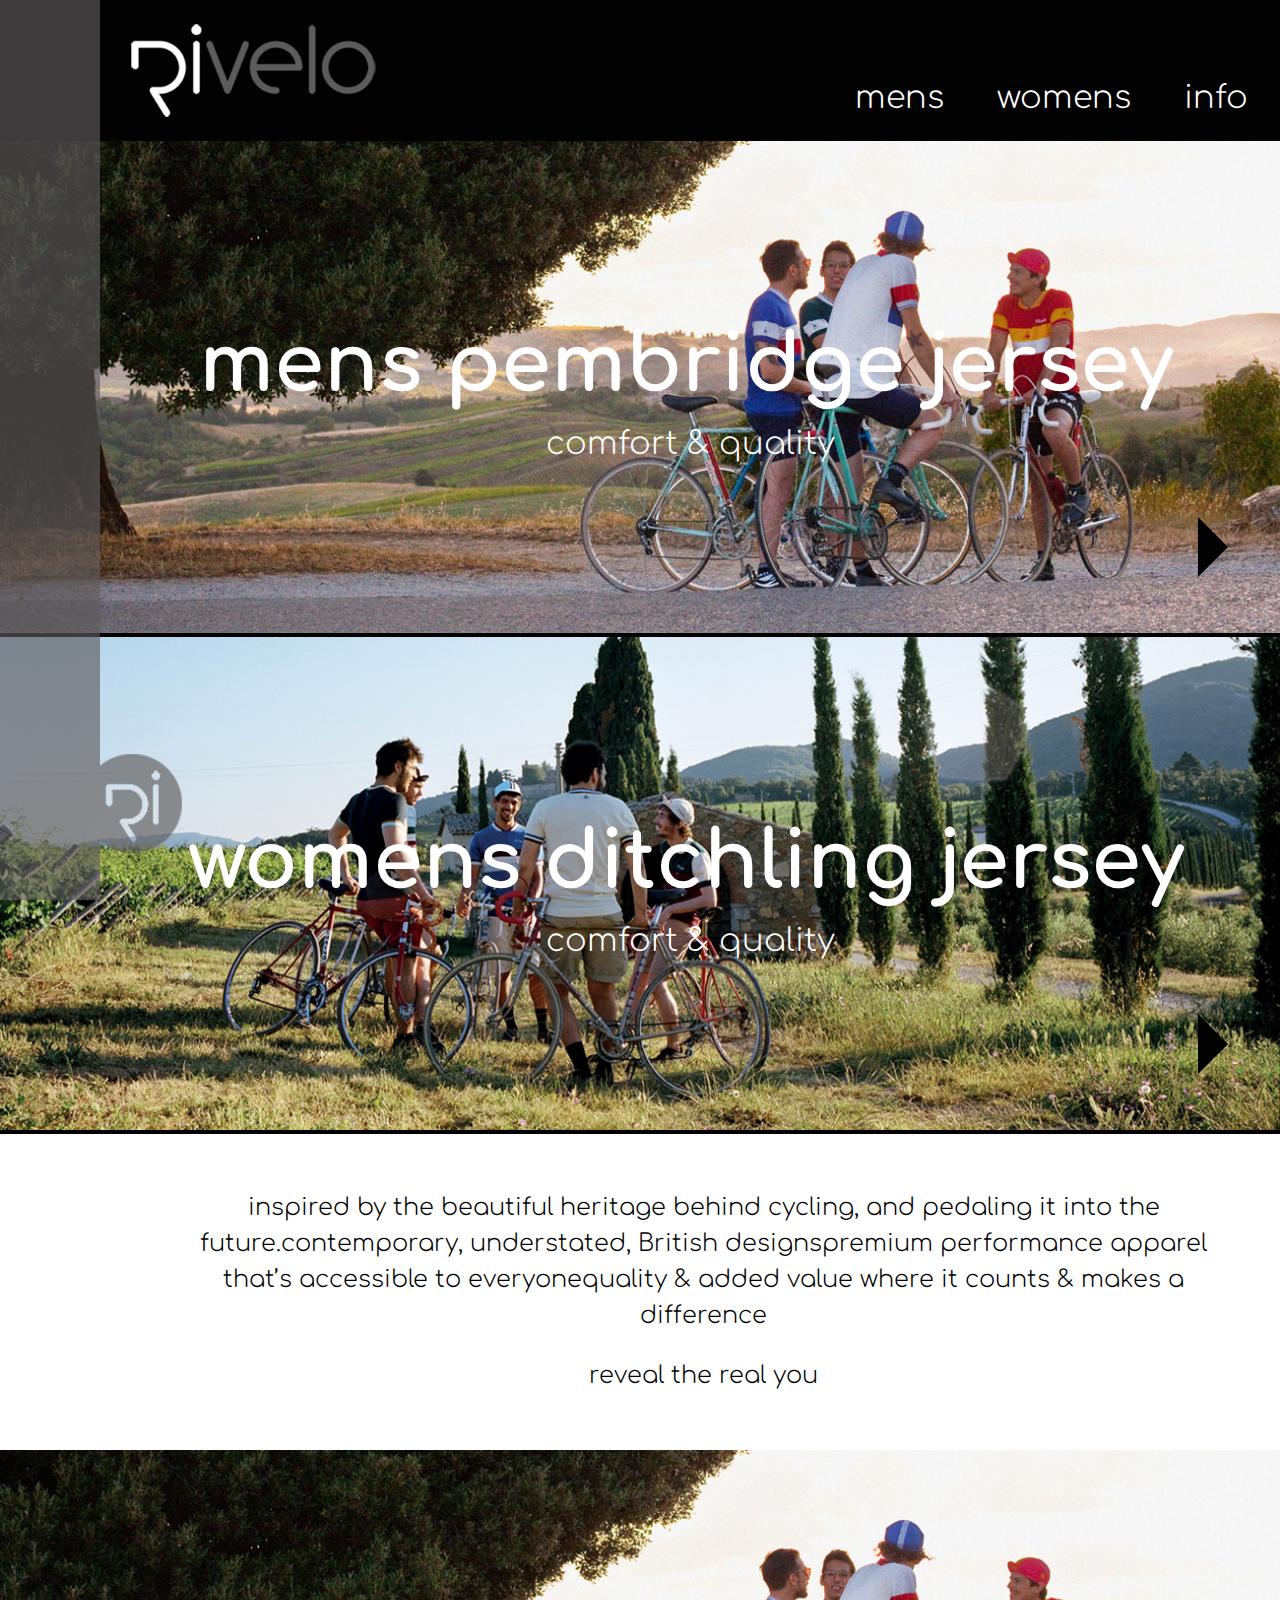
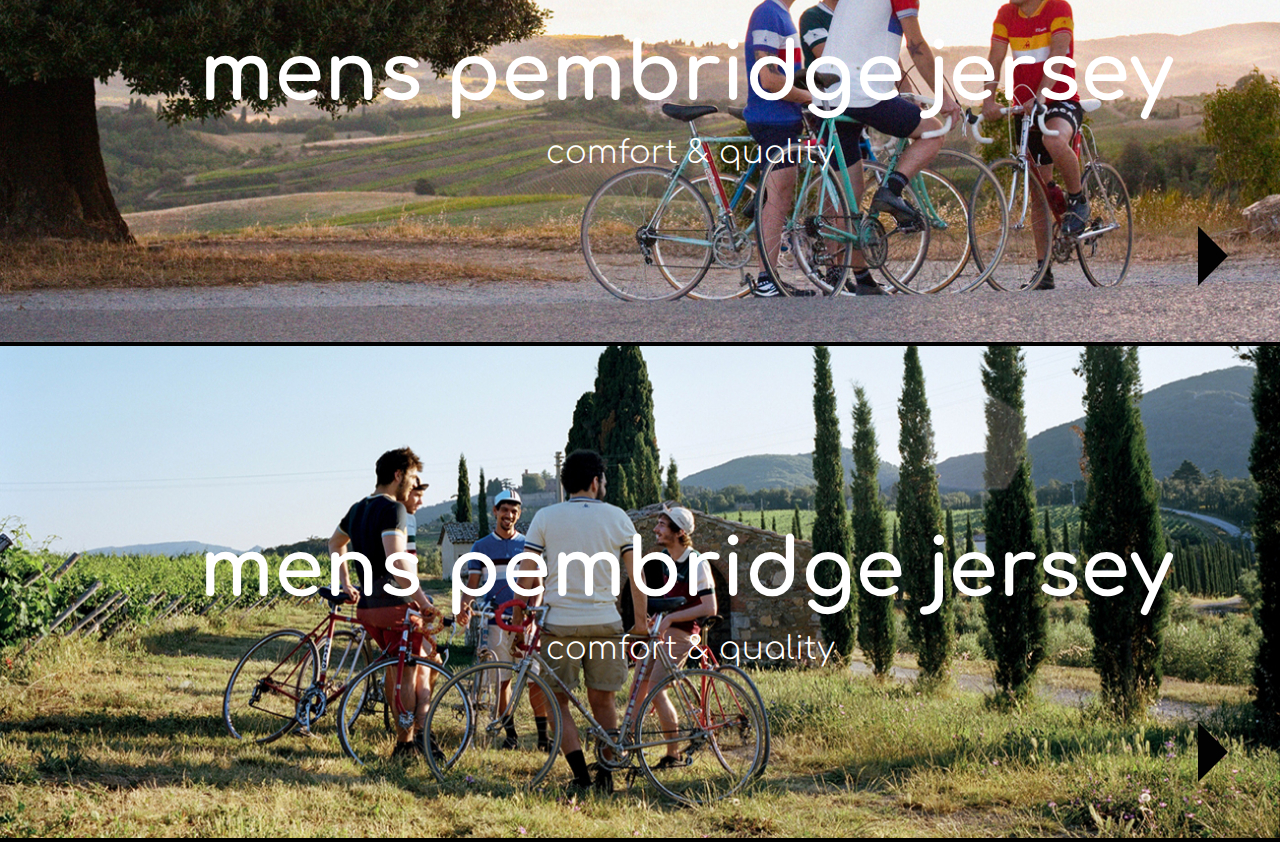
==== index.html @ a528a2be "font change" ====
<!DOCTYPE html>
<html lang="en">
<head>
  <meta charset="utf-8">
  <title>Rivelo</title>
  <meta name="description" content="">
  <meta name="author" content="">
  <meta name="viewport" content="width=device-width, initial-scale=1">

  <!-- CSS -->
  <link rel="stylesheet" href="css/style.css">
  <link href='http://fonts.googleapis.com/css?family=Comfortaa:400,300,700' rel='stylesheet' type='text/css'>



</head>
<body>

<script type="text/javascript" src="//s7.addthis.com/js/300/addthis_widget.js#pubid=ra-520ce4516a11e799" async="async"></script>

<div class="strip">
  <div class="strip-icon"></div>
</div>

<header>
  <div class="container top-header">
    <div class="logo">
      <a href="index.html">
        <img src="images/logo.png" alt="rivelo logo">
      </a>
    </div>
    <nav>
      <ul>
        <li><a href="detail.html">mens</a></li>
        <li><a href="detail.html">womens</a></li>
        <li><a href="info.html">info</a></li>
      </ul>
    </nav>
  </div>
</header>


<section>
  <a href="#">
    <div class="col">
      <figure>
        <h2>mens pembridge jersey</h2>
        <span>comfort & quality</span>
      </figure>
      <div class="link-arrow"></div>
    </div>

    <picture>
      <source
        media="(min-width: 1200px)"
        srcset="images/Le-Coq-Sportif-1-1200.jpg">
      <source
        media="(min-width: 800px)"
        srcset="images/Le-Coq-Sportif-1.jpg">
      <source
        media="(min-width: 400px)"
        srcset="images/Le-Coq-Sportif-1-400-800.jpg">
      <img
        src="images/Le-Coq-Sportif-1-400.jpg"
        alt="a cute kitten">
    </picture>
  </a>
</section>

<section>
  <a href="#">
    <div class="col">
      <figure>
        <h2>womens ditchling jersey</h2>
        <span>comfort & quality</span>
      </figure>
      <div class="link-arrow"></div>
    </div>

    <picture>
      <source
        media="(min-width: 1200px)"
        srcset="images/eorica-1200.jpg">
      <source
        media="(min-width: 800px)"
        srcset="images/eorica.jpg">
      <source
        media="(min-width: 400px)"
        srcset="images/eorica-400-800.jpg">
      <img
        src="images/eorica-400.jpg"
        alt="a cute kitten">
    </picture>
  </a>
</section>

<section>
  <div class="container">
    <div class="text-col col-12 center">
      <p>inspired by the beautiful heritage behind cycling, and pedaling it into the future.contemporary, understated, British designspremium performance apparel that’s accessible to everyonequality & added value where it counts & makes a difference</p>
      <p>reveal the real you</p>
    </div>
    <div class="col-12 center">
      <div class="addthis_custom_follow"></div>
    </div>
  </div>
</section>

<section>
  <a href="#">
    <div class="col">
      <figure>
        <h2>mens pembridge jersey</h2>
        <span>comfort & quality</span>
      </figure>
      <div class="link-arrow"></div>
    </div>

    <picture>
      <source
        media="(min-width: 1200px)"
        srcset="images/Le-Coq-Sportif-1-1200.jpg">
      <source
        media="(min-width: 800px)"
        srcset="images/Le-Coq-Sportif-1.jpg">
      <source
        media="(min-width: 400px)"
        srcset="images/Le-Coq-Sportif-1-400-800.jpg">
      <img
        src="images/Le-Coq-Sportif-1-400.jpg"
        alt="a cute kitten">
    </picture>
  </a>
</section>

<section>
  <a href="#">
    <div class="col">
      <figure>
        <h2>mens pembridge jersey</h2>
        <span>comfort & quality</span>
      </figure>
      <div class="link-arrow"></div>
    </div>

    <picture>
      <source
        media="(min-width: 1200px)"
        srcset="images/eorica-1200.jpg">
      <source
        media="(min-width: 800px)"
        srcset="images/eorica.jpg">
      <source
        media="(min-width: 400px)"
        srcset="images/eorica-400-800.jpg">
      <img
        src="images/eorica-400.jpg"
        alt="a cute kitten">
    </picture>
  </a>
</section>

<!-- JS -->
<script src="http://code.jquery.com/jquery-2.1.3.min.js"></script>
<script src="js/jquery.sticky.js"></script>
<script src="js/modernizr.js"></script>


<!-- JS -->
<script src="js/jquery.sticky.js"></script>
<script>
  $(document).ready(function(){
    $("header").sticky({topSpacing:0});
  });
</script>

<script>
  $(window).scroll(function() {
    if ($(this).scrollTop() > 0){ $('header').addClass("sticky"); } else{ $('header').removeClass("sticky");}
  });
</script>


</body>
---- css/style.css ----
* {
  -webkit-box-sizing: border-box;
     -moz-box-sizing: border-box;
          box-sizing: border-box;
          transition: all 0.6s ease;
}

body {
  margin:0px;
  font-family: 'Comfortaa', cursive;
  font-weight:100;
}

ul, li {
  margin:0px;
  padding:0px;
}


.center {
  text-align: center;
}

.left {
  text-align: left;
}

.right {
  text-align: right;
}

.text-col {
  float:left;
  margin: 0 1%;
}

.col-12 {width:98%;}
.col-11 {width: 91.666666666%;}
.col-10 {width: 81.333333333%;}
 .col-9 {width: 73%;}
 .col-8 {width: 64.666666666%;}
 .col-7 {width: 56.333333333%;}
 .col-6 {width: 48%;}
 .col-5 {width: 39.666666667%;}
 .col-4 {width: 31.333333333%;}
 .col-3 {width: 23%;}
 .col-2 {width: 14.666666667%;}
 .col-1 {width:  6.333333334%;}

.strip {
  background: url(../images/strip-bg.png) repeat;
  position: fixed;
  height: 100%;
  width: 10%;
  z-index: 11;
}

.strip-icon {
  background: url(../images/sprite.png) -96px 110px repeat;
  bottom: 5%;
  position: absolute;
  left: 100%;
  width: 85px;
  height: 101px;
}
.page {
  z-index:1;
}

header {
  background-color:#020202;
  max-width:100%;
  z-index:10;
  width:100%;
  min-width:100%;
}

.sticky-wrapper {
    background:#020202;
}

header.sticky .logo img {
  height: 50px;
  width: auto;
}

header.sticky .top-header nav {
  margin-top:1.8em;
}

header.sticky .top-header nav ul li a {
  font-size: 1.5em;
}

header .logo {
  float:left;
  margin-top:1.3em;
}

header .logo img {
  width:auto;
  height:100px;

}

header .top-header nav {
  position: relative;
  float:right;
  margin-top:5em;
}


header .top-header nav ul li {
  display: inline;
  margin-left: 3em;
}

header .top-header nav ul li a {
  color: #fff;
  text-decoration: none;
  font-size: 2em;
  font-weight: 100;
}

header .top-header nav ul li a:hover,
header .top-header nav ul li a.active {
  color: #999;
}

section img {
  width:100%;
  min-width:100%;
  max-width:100%;
}

section {
  overflow:auto;
  position:relative;
}

section > a {
  background:#000;
}

section > a > .col {
  overflow: auto;
  display: block;
  position: absolute;
  width: 90%;
  bottom:0em;
  left:10%;
}

section.product-header .col {
  overflow: auto;
  display: block;
  position: absolute;
  width: 100%;
}

.flexslider {
  margin:0px;
  border:0px;
}

.flexslider .slides > li {
  position:relative!important;
}

.product-roll .flexslider .slides > li:hover {
  opacity: 0.9;
  cursor: pointer;
}


.flex-direction-nav a {
  width: 30px;
  height: 60px;
  z-index:5;
  color:transparent;
  text-shadow:0px 0px 0px;
}
.flex-direction-nav a:before {
  display:none;
}
.flex-direction-nav a:after {
  left: 0%;
  top: 0%;
  border: solid transparent;
  content: " ";
  height: 0;
  width: 0;
  position: absolute;
  pointer-events: none;
  border-left-color: #020202;
  border-width: 30px;
  margin-top: 0px;
}

figure {
  text-align:center;
  padding-bottom:10em;
}

section.product-header,
section.product-roll {
  border-bottom: 4px solid;
}


section.product-header {
  border-top: 2px solid;
}

section.product-header figure {
  width:90%;
  margin: 0 0 0 10%;
  text-align:left;
  padding-bottom:0em;
}

section.product-header figure h3 {
  font-weight: lighter;
  color: #fff;
  font-size: 2.5em;
  margin: 1em 0;
}

.container {
  margin: 0 10%;
  width:80%;
  position: relative;
  overflow: auto;
}
.container.top-header {
  padding: 0 2em 1em 0;
  margin: 0 10%;
  z-index: 9;
  background: #020202;
  width:90%;
}
.container.sub-nav {
  padding: 0 0 0 10%;
  margin:0px;
  position: relative;
  z-index:8;
  background: #020202;
}

header.sticky .container.sub-nav ul li:hover {
  margin: 8% 0 0 0;
}


section .container {
  padding:2em;
  overflow:auto;
  margin: 0 0 0 10%;
  width:90%;
}

section .container p {
  font-size: 1.5em;
  line-height: 1.5em;
}

.sub-nav {
  z-index:8;
  width:100%;
}


.top-0 {
  top:-70px;
}

.sub-nav nav li {
  width:25%;
  float:left;
  list-style:none;
  position:relative;
}

.sub-nav nav li img {
  width:100%;
  opacity:0.7;
}

.sub-nav nav li:hover img {
  cursor:pointer;
  opacity:1;
}

.sticky .sub-nav nav a span {
  font-size: 1.3em;
  bottom:1.2em;
}

.sticky .sub-nav nav li:hover a span {
  bottom:3.1em;
}

.sub-nav nav a span {
  position: absolute;
  bottom: 1em;
  left: 5%;
  width: 90%;
  text-align: center;
  color: #fff;
  font-size: 2em;
}


figure h2,
figure span {
  width: 91%;
  text-align: center;
  margin-right: auto;
  margin-left: 100px;
}

figure h2 {
  font-size: 5em;
  color: #fff;
  margin-bottom:0.2em;
}

figure span {
  font-size: 2em;
  color: #fff;
}

.link-arrow {
  position: absolute;
  right: 5em;
  bottom: 5em;
  width: 40px;
  height: 20px;
}
.link-arrow:after {
  left: 96%;
  top: 50%;
  border: solid transparent;
  content: " ";
  height: 0;
  width: 0;
  position: absolute;
  pointer-events: none;
  border-color: rgba(136, 183, 213, 0);
  border-left-color: #020202;
  border-width: 30px;
  margin-top: -30px;
}

.product-roll ul li {
  width: 16.66666667%;
  float: left;
}

.container td, .container th {
  width: 10%;
  text-align: center;
  padding: 1%;
}


@media screen and (min-width: 1440px) {
  .container.sub-nav {
    margin:0px;
    padding:0 10%;
  }
  .container.sub-nav li {
    max-height:100px;
  }
  .sub-nav nav li span {
    top: 1.5em;
    font-size:1.5em;
  }
  header.sticky .container.sub-nav {
    margin: -60px 0 0 0;
  }
  header.sticky .container.sub-nav ul li:hover {
    margin: 60px 0 0 0;
  }
  header.sticky .sub-nav nav li span {
    top:inherit;
    bottom:10px;
    font-size:1em;
  }
  header.sticky .sub-nav nav li:hover span {
    bottom:40px;
  }
  .container.top-header {
    padding: 0 10% 1em;
    margin: 0;
    width: 100%;
  }
}


@media screen and (max-width: 1440px) {
  .sub-nav.sticky {
    top: 0px;
  }
  header.sticky .container.sub-nav {
    margin: -8% 0 0 0;
  }
}

@media screen and (max-width: 1200px) {
  .sub-nav nav a span {
    font-size: 1.5em;
  }
  .sticky .sub-nav nav a span {
    font-size: 1em;
    bottom:1.4em;
  }
  .strip img {
    bottom: 1%;
    width: 60px;
  }
  figure h2,
  figure span {
    width: 90%;
  }
}

@media screen and (min-width: 1000px) {
  .strip {
    max-width:100px;
  }
  section > a > .col {
    width:100%;
    left:0%;
  }
}

@media screen and (max-width: 999px) {
  header .logo {
    margin-top: 1em;
  }
  header .top-header nav ul li {
    margin-left: 2em;
  }
  header .top-header nav ul li a {
    font-size: 2em;
  }
  figure {
    width:90%;
    padding-bottom:7em;
  }

  figure h2 {
    font-size:3em;
  }

  figure span {
    font-size:1.5em;
  }
  figure h2,
  figure span {
    width: 100%;
    margin-left:0px;
    margin-right:0px;
  }
  .link-arrow {
    right: 3em;
    bottom: 2em;
  }
  .link-arrow:after {
    border-width: 20px;
  }
}

@media screen and (max-width: 800px) {
  .sub-nav nav a span {
    font-size: 1em;
  }
  .sticky .sub-nav nav a span {
    font-size: 0.9em;
  }
}

@media screen and (max-width: 736px) {
  header.sticky .logo,
  header .logo {
    margin-top:1em;
  }
  header .logo img,
  header.sticky .logo img {
    height:30px;
  }
  header .top-header nav,
  header.sticky .top-header nav {
    margin-top: 1em;
  }
  header .top-header nav ul li a,
  header.sticky .top-header nav ul li a {
    font-size: 1.3em;
  }
  header .top-header nav, header.sticky .top-header nav {
    margin-top: 1.4em;
  }
}

@media screen and (max-width: 599px) {
  .container.top-header {
    padding: 0 2em 0.5em 0;
  }
  .sticky .sub-nav nav a span,
  .sub-nav nav a span {
    font-size: 1em;
    bottom: 0.7em;
  }
  header.sticky .container.sub-nav {
    margin: -14% 0 0 0;
  }

  section .container {
    padding: 1em;
  }
  section .container p {
    font-size: 1.2em;
  }


  figure {
    width:95%;
    padding-bottom:4em;
  }

  figure h2 {
    font-size:2.2em;
  }

  figure span {
    font-size:1em;
  }

  .strip-icon {
    display:none;
  }
}

@media screen and (max-width: 420px) {
  .sticky-wrapper {
    z-index: 11;
    position: relative;
  }
  .container.top-header {
    padding: 0 1em 0.5em;
    margin: 0em;
    width: 100%;
  }
  .container.sub-nav {
    margin: 0em;
    width:100%;
  }
  .sub-nav nav li {
    width: 50%;
  }
  header.sticky .container.sub-nav {
    margin: 0em;
  }
  header.sticky .sub-nav nav li {
    margin-top: -6em;
  }
  .sub-nav nav a span {
    font-size: 1.5em;
  }
  header .top-header nav ul li {
    margin-left: 1em;
  }

}
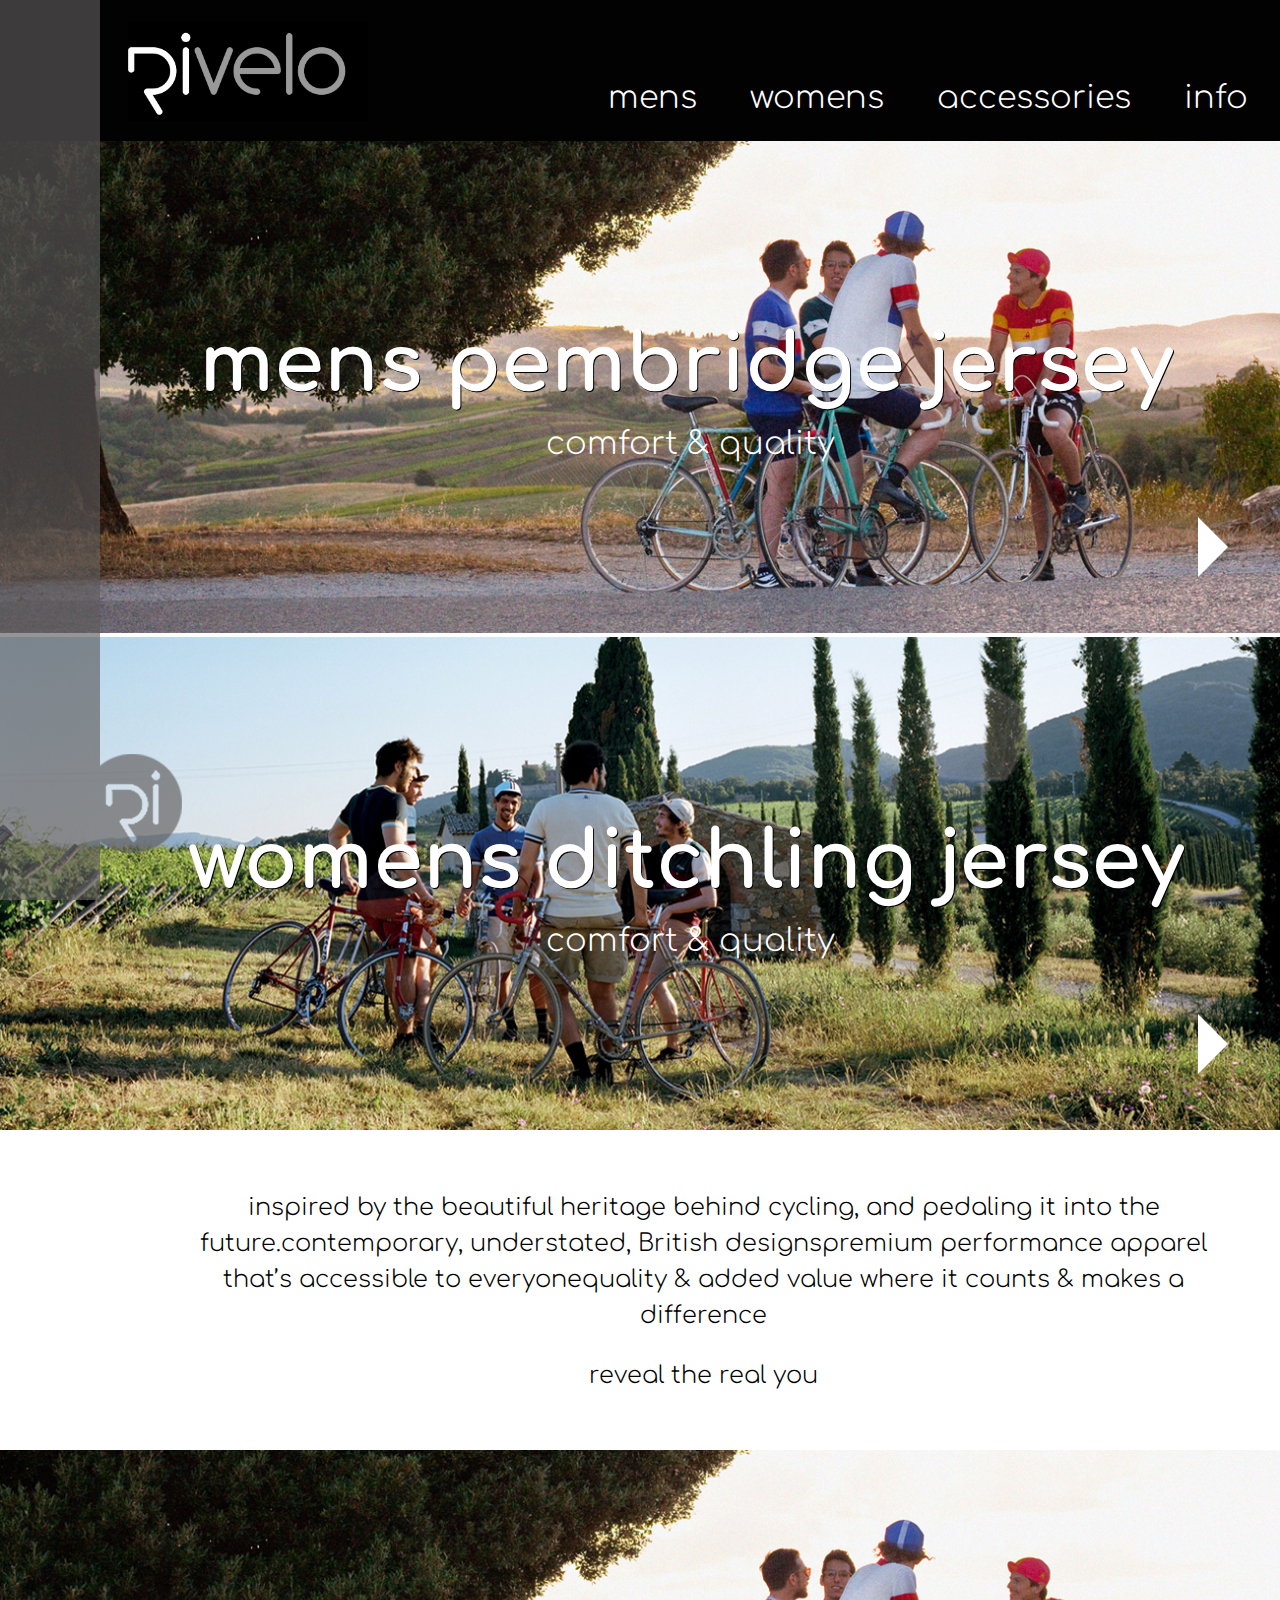
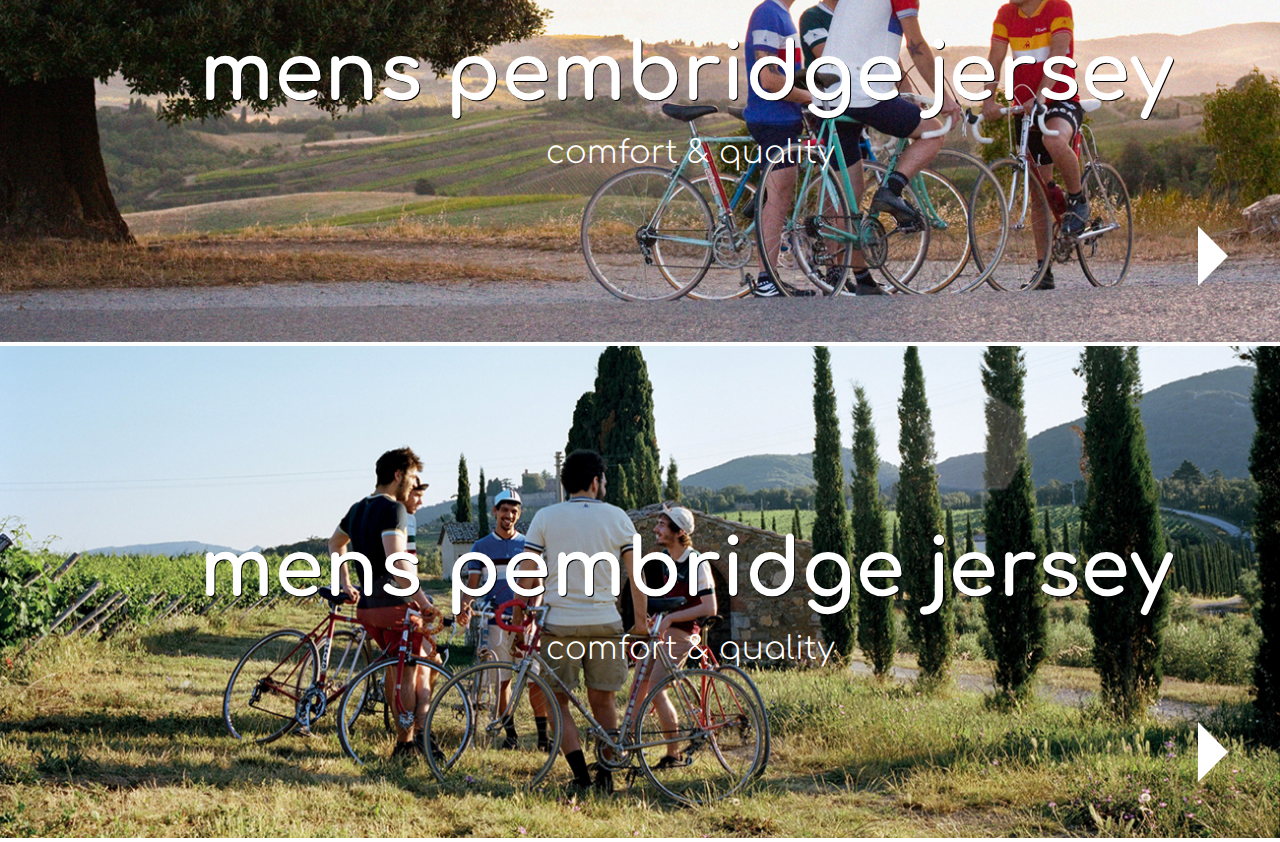
==== commit 4afed9dd: "set up" ====
--- a/index.html
+++ b/index.html
@@ -10,9 +10,6 @@
   <!-- CSS -->
   <link rel="stylesheet" href="css/style.css">
   <link href='http://fonts.googleapis.com/css?family=Comfortaa:400,300,700' rel='stylesheet' type='text/css'>
-
-
-
 </head>
 <body>
 
@@ -31,8 +28,9 @@
     </div>
     <nav>
       <ul>
-        <li><a href="detail.html">mens</a></li>
-        <li><a href="detail.html">womens</a></li>
+        <li><a href="mens.html">mens</a></li>
+        <li><a href="womens.html">womens</a></li>
+        <li><a href="accessories.html">accessories</a></li>
         <li><a href="info.html">info</a></li>
       </ul>
     </nav>
--- a/css/style.css
+++ b/css/style.css
@@ -69,15 +69,13 @@
 }
 
 header {
-  background-color:#020202;
-  max-width:100%;
   z-index:10;
-  width:100%;
-  min-width:100%;
-}
-
-.sticky-wrapper {
-    background:#020202;
+  width:100%!important;
+}
+
+header ul {
+  background:#020202;
+  overflow:auto;
 }
 
 header.sticky .logo img {
@@ -139,10 +137,6 @@
   position:relative;
 }
 
-section > a {
-  background:#000;
-}
-
 section > a > .col {
   overflow: auto;
   display: block;
@@ -157,11 +151,13 @@
   display: block;
   position: absolute;
   width: 100%;
+  z-index:1;
 }
 
 .flexslider {
   margin:0px;
   border:0px;
+  overflow:hidden;
 }
 
 .flexslider .slides > li {
@@ -193,9 +189,26 @@
   width: 0;
   position: absolute;
   pointer-events: none;
-  border-left-color: #020202;
+  border-left-color: #fff;
   border-width: 30px;
   margin-top: 0px;
+}
+.flex-direction-nav .flex-prev {
+  -webkit-transform: rotate(180deg);
+  -moz-transform: rotate(180deg);
+  -o-transform: rotate(180deg);
+  -ms-transform: rotate(180deg);
+  transform: rotate(180deg);
+}
+
+.flexslider:hover .flex-direction-nav .flex-next {
+  opacity: 0.8;
+  right: 50px;
+}
+
+.flexslider:hover .flex-direction-nav .flex-prev {
+  opacity: 0.8;
+  left: 130px;
 }
 
 figure {
@@ -205,13 +218,10 @@
 
 section.product-header,
 section.product-roll {
-  border-bottom: 4px solid;
-}
-
-
-section.product-header {
-  border-top: 2px solid;
-}
+  border-bottom: 2px solid;
+}
+
+
 
 section.product-header figure {
   width:90%;
@@ -224,7 +234,8 @@
   font-weight: lighter;
   color: #fff;
   font-size: 2.5em;
-  margin: 1em 0;
+  margin: 2em 0 1em;
+  text-shadow: 1px 1px 0px #000;
 }
 
 .container {
@@ -234,18 +245,18 @@
   overflow: auto;
 }
 .container.top-header {
-  padding: 0 2em 1em 0;
-  margin: 0 10%;
+  padding: 0 2em 1em 10%;
   z-index: 9;
   background: #020202;
-  width:90%;
+  width:100%;
+  margin:0em;
 }
 .container.sub-nav {
-  padding: 0 0 0 10%;
+  padding: 0 0 0 100px;
+  background:#999;
   margin:0px;
   position: relative;
   z-index:8;
-  background: #020202;
 }
 
 header.sticky .container.sub-nav ul li:hover {
@@ -276,7 +287,7 @@
 }
 
 .sub-nav nav li {
-  width:25%;
+  width:50%;
   float:left;
   list-style:none;
   position:relative;
@@ -292,10 +303,6 @@
   opacity:1;
 }
 
-.sticky .sub-nav nav a span {
-  font-size: 1.3em;
-  bottom:1.2em;
-}
 
 .sticky .sub-nav nav li:hover a span {
   bottom:3.1em;
@@ -311,6 +318,11 @@
   font-size: 2em;
 }
 
+.sticky .sub-nav nav a span {
+  font-size: 1.3em;
+  bottom:1.2em;
+}
+
 
 figure h2,
 figure span {
@@ -324,6 +336,7 @@
   font-size: 5em;
   color: #fff;
   margin-bottom:0.2em;
+  text-shadow: 1px 1px 0px #000;
 }
 
 figure span {
@@ -348,7 +361,7 @@
   position: absolute;
   pointer-events: none;
   border-color: rgba(136, 183, 213, 0);
-  border-left-color: #020202;
+  border-left-color: #fff;
   border-width: 30px;
   margin-top: -30px;
 }
@@ -365,37 +378,50 @@
 }
 
 
+.menu {
+  width: 200px;
+  position: absolute;
+  z-index: 1;
+  right: 30px;
+}
+
+.menu li {
+  list-style-type:none;
+}
+
+section.sausage .col {
+  position:absolute;
+  z-index:1;
+}
+
+
+
 @media screen and (min-width: 1440px) {
   .container.sub-nav {
     margin:0px;
     padding:0 10%;
   }
   .container.sub-nav li {
-    max-height:100px;
+    max-height:80px;
   }
   .sub-nav nav li span {
-    top: 1.5em;
     font-size:1.5em;
   }
-  header.sticky .container.sub-nav {
-    margin: -60px 0 0 0;
+  .container.top-header {
+    padding: 0 10% 1em 10%;
   }
   header.sticky .container.sub-nav ul li:hover {
-    margin: 60px 0 0 0;
+    margin: 40px 0 0 0;
   }
   header.sticky .sub-nav nav li span {
     top:inherit;
     bottom:10px;
-    font-size:1em;
+    color:#ccc;
   }
   header.sticky .sub-nav nav li:hover span {
     bottom:40px;
   }
-  .container.top-header {
-    padding: 0 10% 1em;
-    margin: 0;
-    width: 100%;
-  }
+
 }
 
 
@@ -409,13 +435,13 @@
 }
 
 @media screen and (max-width: 1200px) {
-  .sub-nav nav a span {
+  /*.sub-nav nav a span {
     font-size: 1.5em;
   }
   .sticky .sub-nav nav a span {
     font-size: 1em;
-    bottom:1.4em;
-  }
+    bottom:0.5em;
+  }*/
   .strip img {
     bottom: 1%;
     width: 60px;
@@ -474,12 +500,26 @@
 }
 
 @media screen and (max-width: 800px) {
-  .sub-nav nav a span {
+  /*.sub-nav nav a span {
     font-size: 1em;
   }
   .sticky .sub-nav nav a span {
     font-size: 0.9em;
-  }
+  }*/
+
+  .col-11,
+  .col-10,
+   .col-9,
+   .col-8,
+   .col-7,
+   .col-6,
+   .col-5,
+   .col-4 {width: 98%;}
+
+   .flex-direction-nav {
+     display:none;
+   }
+
 }
 
 @media screen and (max-width: 736px) {
@@ -502,17 +542,18 @@
   header .top-header nav, header.sticky .top-header nav {
     margin-top: 1.4em;
   }
+
 }
 
 @media screen and (max-width: 599px) {
   .container.top-header {
     padding: 0 2em 0.5em 0;
   }
-  .sticky .sub-nav nav a span,
+  /*.sticky .sub-nav nav a span,
   .sub-nav nav a span {
     font-size: 1em;
     bottom: 0.7em;
-  }
+  }*/
   header.sticky .container.sub-nav {
     margin: -14% 0 0 0;
   }
@@ -540,6 +581,17 @@
 
   .strip-icon {
     display:none;
+  }
+  section.product-header figure h3 {
+    font-weight: lighter;
+    color: #fff;
+    font-size: 1.5em;
+    margin: 0.5em 0;
+
+  }
+
+  header.sticky .container.sub-nav {
+    margin: -2em 0 0 0;
   }
 }
 
@@ -549,7 +601,7 @@
     position: relative;
   }
   .container.top-header {
-    padding: 0 1em 0.5em;
+    padding: 0 0.5em 0.5em;
     margin: 0em;
     width: 100%;
   }
@@ -560,17 +612,18 @@
   .sub-nav nav li {
     width: 50%;
   }
-  header.sticky .container.sub-nav {
-    margin: 0em;
-  }
   header.sticky .sub-nav nav li {
     margin-top: -6em;
   }
-  .sub-nav nav a span {
-    font-size: 1.5em;
-  }
+  /*.sub-nav nav a span {
+    font-size: 1em;
+  }*/
   header .top-header nav ul li {
-    margin-left: 1em;
-  }
-
-}
+    margin-left: 0.6em;
+  }
+  header .top-header nav ul li a, header.sticky .top-header nav ul li a {
+    font-size: 0.8em;
+  }
+
+
+}
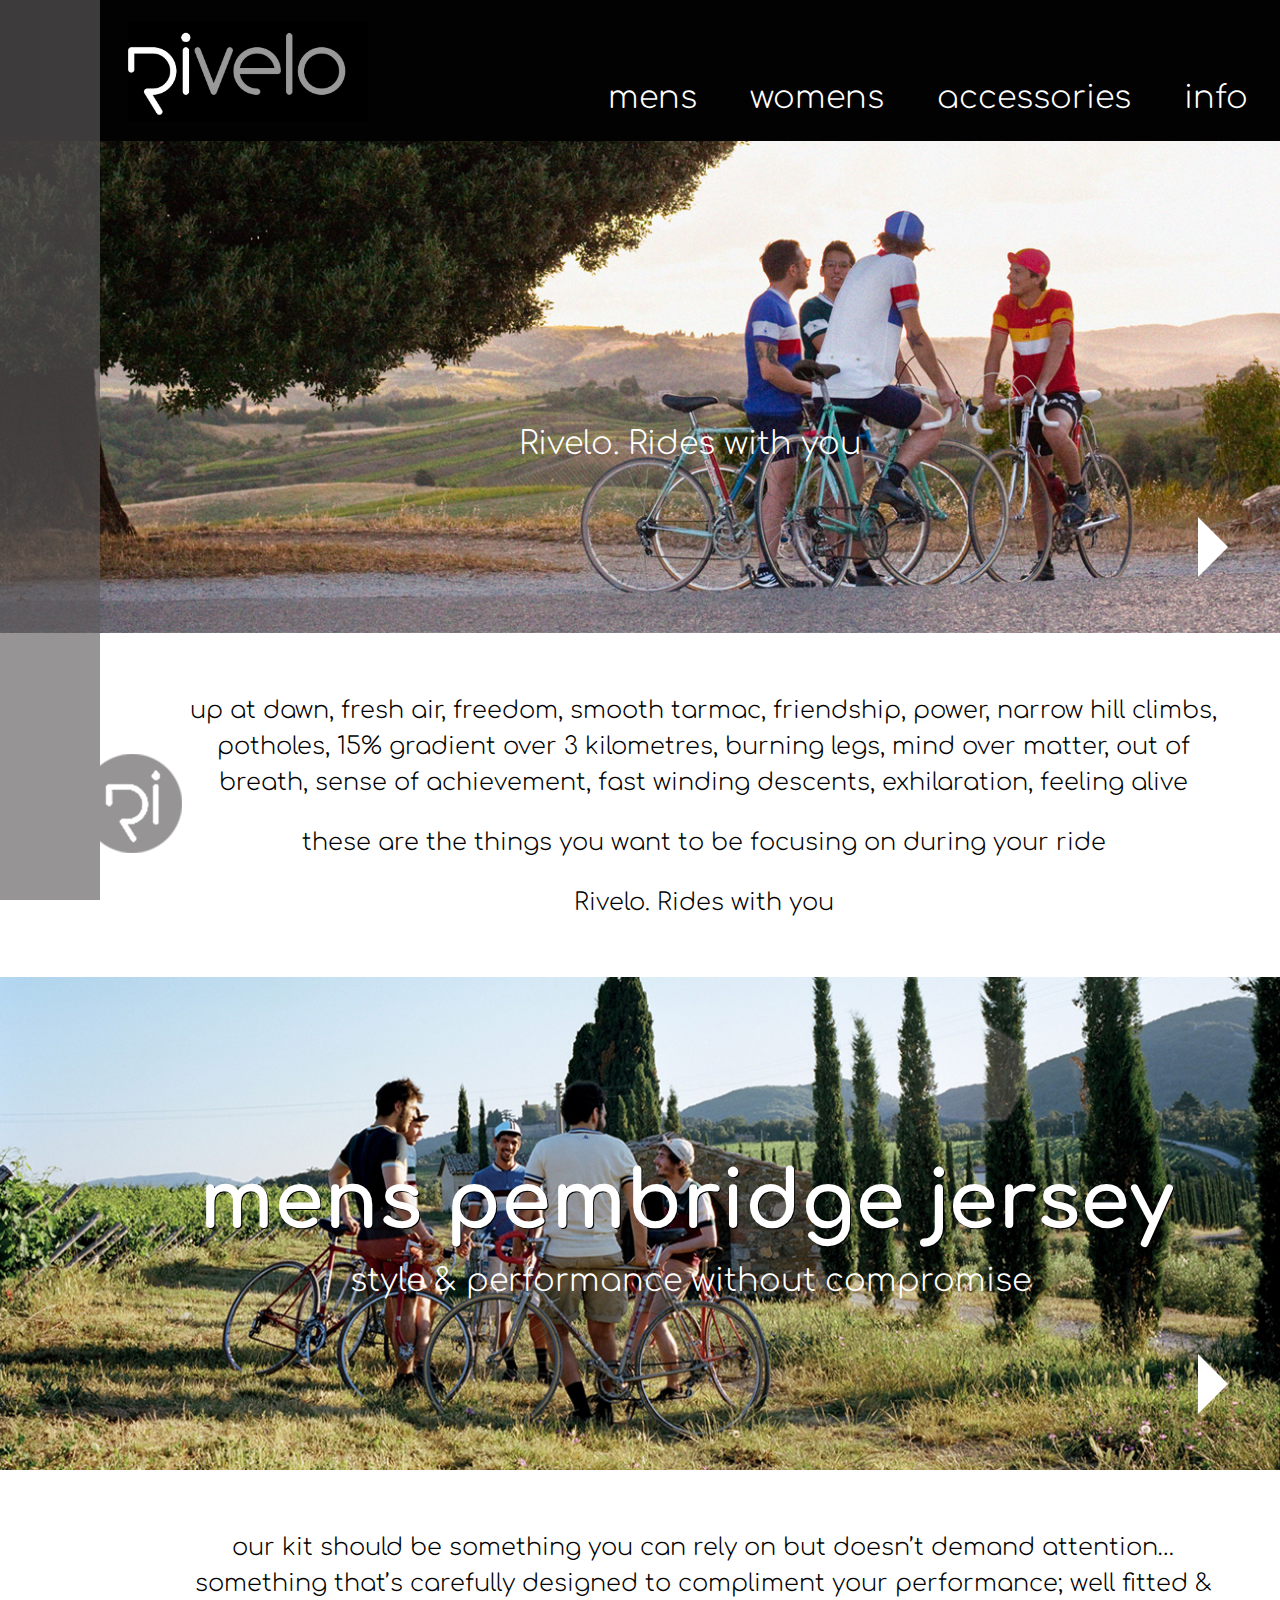
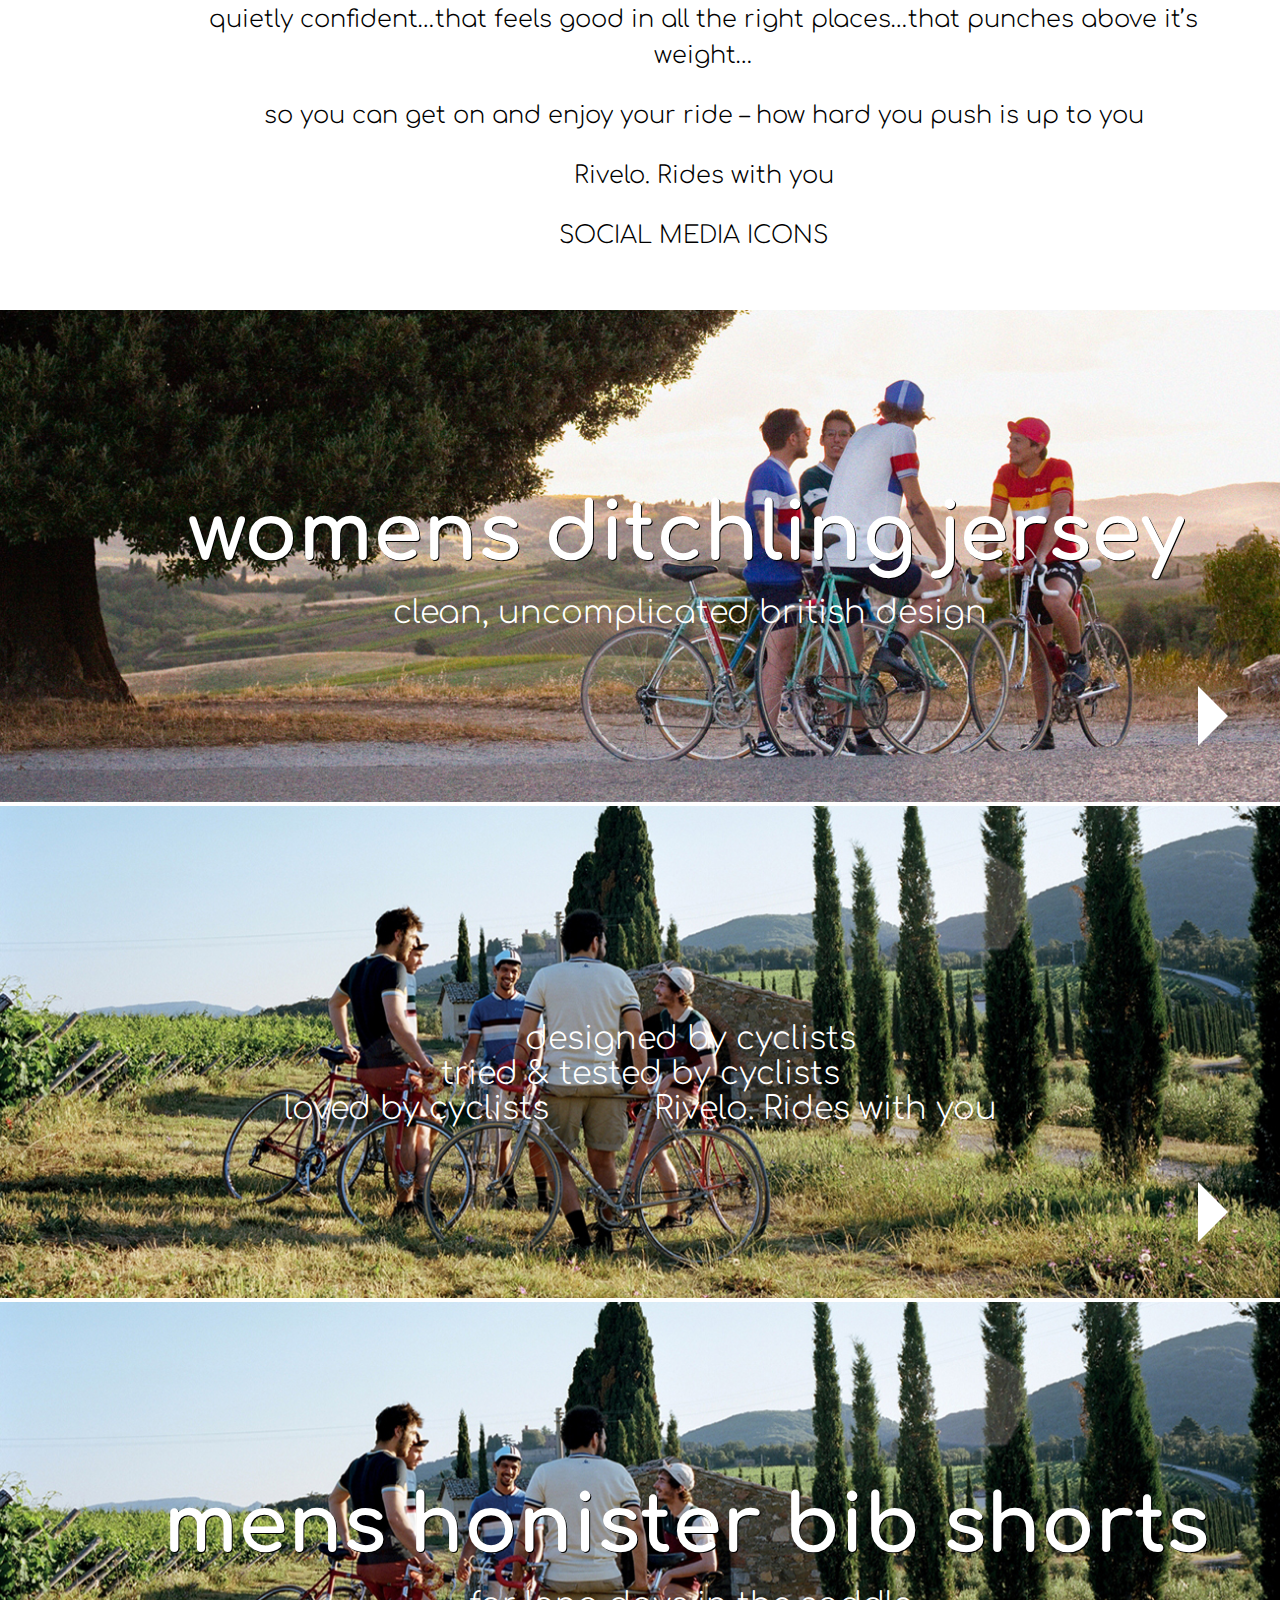
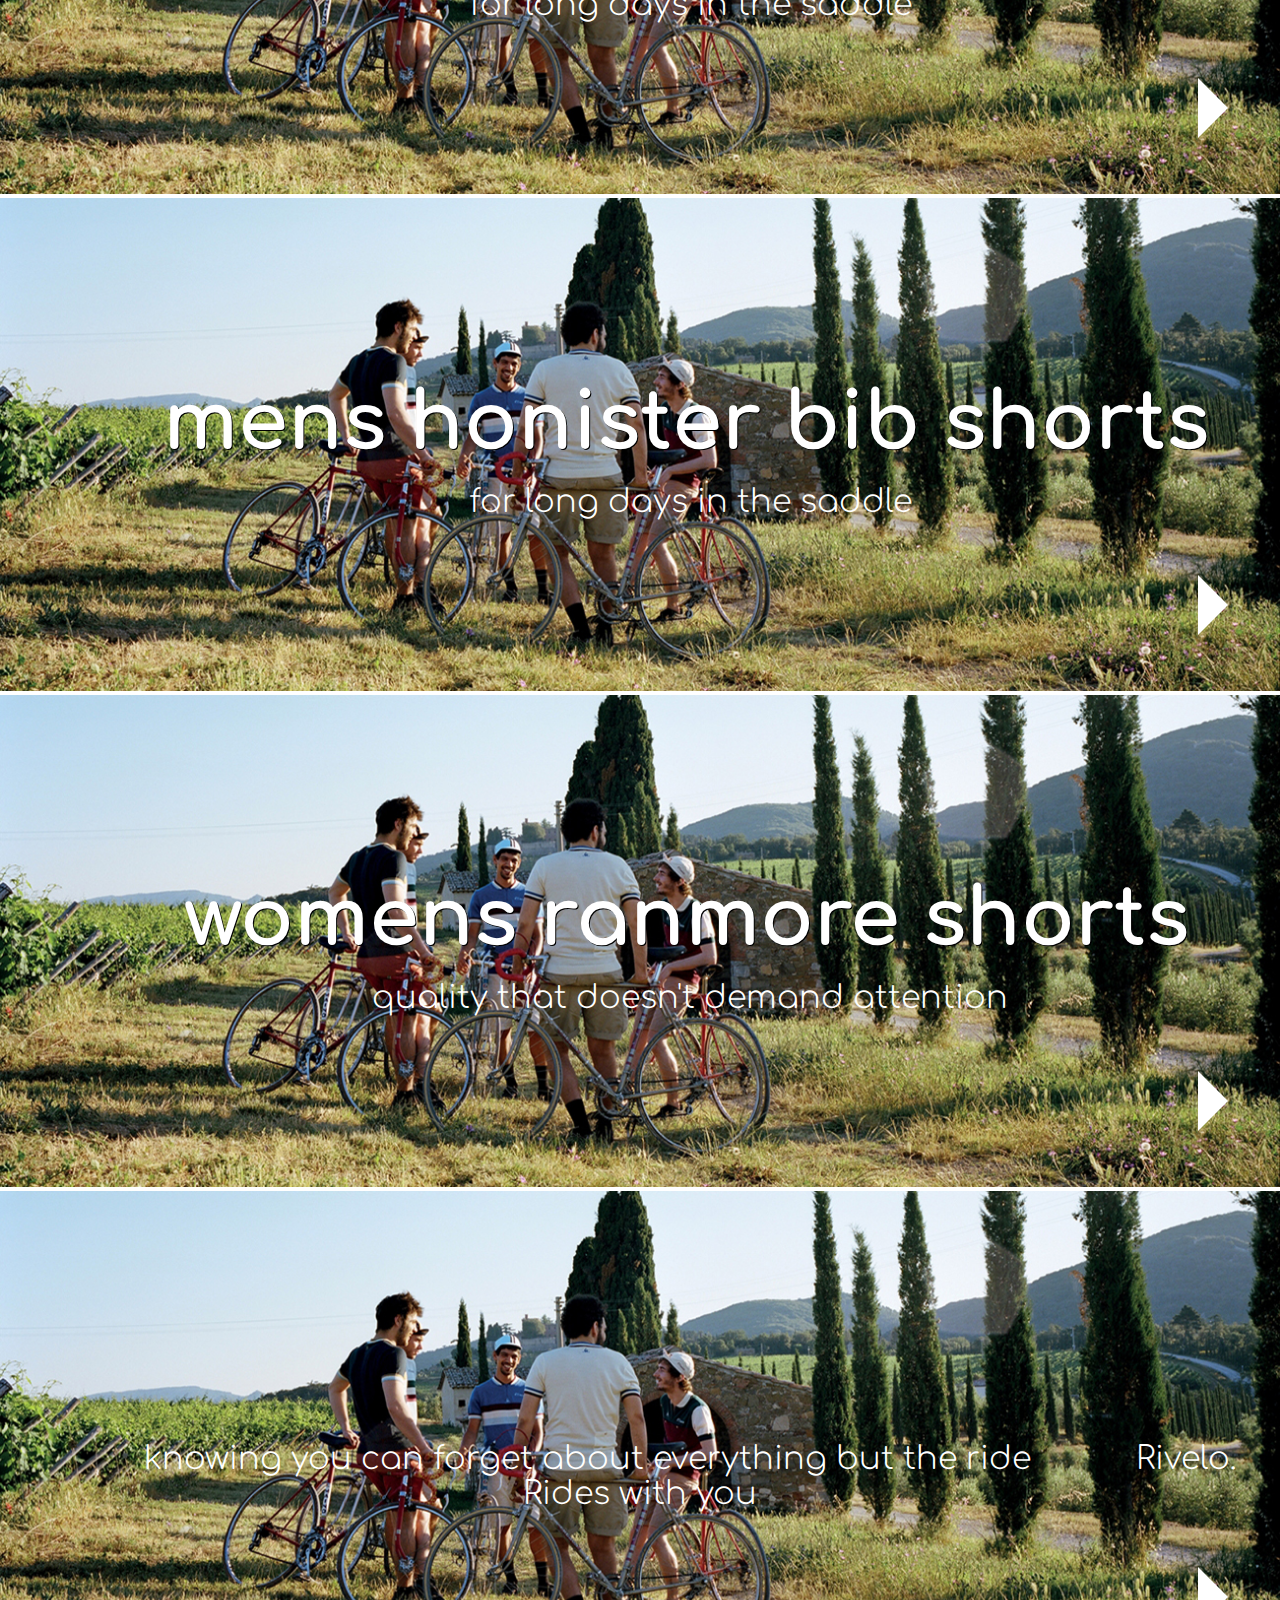
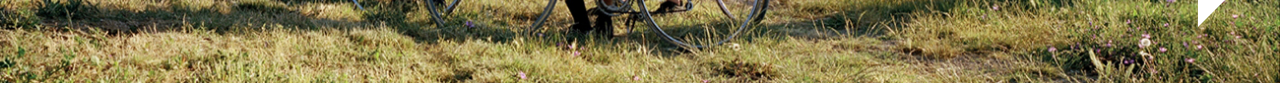
==== commit 29585274: "mens women info home set up" ====
--- a/index.html
+++ b/index.html
@@ -41,13 +41,11 @@
 <section>
   <a href="#">
     <div class="col">
-      <figure>
-        <h2>mens pembridge jersey</h2>
-        <span>comfort & quality</span>
-      </figure>
-      <div class="link-arrow"></div>
-    </div>
-
+      <figure class="bottom">
+        <span>Rivelo. Rides with you</span>
+      </figure>
+      <div class="link-arrow"></div>
+    </div>
     <picture>
       <source
         media="(min-width: 1200px)"
@@ -60,33 +58,6 @@
         srcset="images/Le-Coq-Sportif-1-400-800.jpg">
       <img
         src="images/Le-Coq-Sportif-1-400.jpg"
-        alt="a cute kitten">
-    </picture>
-  </a>
-</section>
-
-<section>
-  <a href="#">
-    <div class="col">
-      <figure>
-        <h2>womens ditchling jersey</h2>
-        <span>comfort & quality</span>
-      </figure>
-      <div class="link-arrow"></div>
-    </div>
-
-    <picture>
-      <source
-        media="(min-width: 1200px)"
-        srcset="images/eorica-1200.jpg">
-      <source
-        media="(min-width: 800px)"
-        srcset="images/eorica.jpg">
-      <source
-        media="(min-width: 400px)"
-        srcset="images/eorica-400-800.jpg">
-      <img
-        src="images/eorica-400.jpg"
         alt="a cute kitten">
     </picture>
   </a>
@@ -95,8 +66,9 @@
 <section>
   <div class="container">
     <div class="text-col col-12 center">
-      <p>inspired by the beautiful heritage behind cycling, and pedaling it into the future.contemporary, understated, British designspremium performance apparel that’s accessible to everyonequality & added value where it counts & makes a difference</p>
-      <p>reveal the real you</p>
+      <p>up at dawn, fresh air, freedom, smooth tarmac, friendship, power, narrow hill climbs, potholes, 15% gradient over 3 kilometres, burning legs, mind over matter, out of breath, sense of achievement, fast winding descents, exhilaration, feeling alive</p>
+      <p class="small">these are the things you want to be focusing on during your ride</p>
+      <p class="big">Rivelo. Rides with you</p>
     </div>
     <div class="col-12 center">
       <div class="addthis_custom_follow"></div>
@@ -104,16 +76,57 @@
   </div>
 </section>
 
+
 <section>
   <a href="#">
     <div class="col">
       <figure>
         <h2>mens pembridge jersey</h2>
-        <span>comfort & quality</span>
-      </figure>
-      <div class="link-arrow"></div>
-    </div>
-
+        <span>style & performance without compromise</span>
+      </figure>
+      <div class="link-arrow"></div>
+    </div>
+
+    <picture>
+      <source
+        media="(min-width: 1200px)"
+        srcset="images/eorica-1200.jpg">
+      <source
+        media="(min-width: 800px)"
+        srcset="images/eorica.jpg">
+      <source
+        media="(min-width: 400px)"
+        srcset="images/eorica-400-800.jpg">
+      <img
+        src="images/eorica-400.jpg"
+        alt="a cute kitten">
+    </picture>
+  </a>
+</section>
+
+<section>
+  <div class="container">
+    <div class="text-col col-12 center">
+      <p class="small">our kit should be something you can rely on but doesn’t demand attention…something that’s carefully designed to compliment your performance; well fitted & quietly confident…that feels good in all the right places…that punches above it’s weight…</p>
+      <p class="small">so you can get on and enjoy your ride – how hard you push is up to you</p>
+      <p>Rivelo. Rides with you</p>
+    </div>
+    <div class="col-12 center">
+      <div class="addthis_custom_follow"></div>
+      <p class="big">SOCIAL MEDIA ICONS</p>
+    </div>
+  </div>
+</section>
+
+<section>
+  <a href="#">
+    <div class="col">
+      <figure>
+        <h2>womens ditchling jersey</h2>
+        <span>clean, uncomplicated british design</span>
+      </figure>
+      <div class="link-arrow"></div>
+    </div>
     <picture>
       <source
         media="(min-width: 1200px)"
@@ -135,12 +148,118 @@
   <a href="#">
     <div class="col">
       <figure>
-        <h2>mens pembridge jersey</h2>
-        <span>comfort & quality</span>
-      </figure>
-      <div class="link-arrow"></div>
-    </div>
-
+        <span>designed by cyclists<br/>tried & tested by cyclists<br/>loved by cyclists</span>
+        <span class="bottom">Rivelo. Rides with you</span>
+      </figure>
+      <div class="link-arrow"></div>
+    </div>
+
+    <picture>
+      <source
+        media="(min-width: 1200px)"
+        srcset="images/eorica-1200.jpg">
+      <source
+        media="(min-width: 800px)"
+        srcset="images/eorica.jpg">
+      <source
+        media="(min-width: 400px)"
+        srcset="images/eorica-400-800.jpg">
+      <img
+        src="images/eorica-400.jpg"
+        alt="a cute kitten">
+    </picture>
+  </a>
+</section>
+
+<section>
+  <a href="#">
+    <div class="col">
+      <figure>
+        <h2>mens honister bib shorts</h2>
+        <span>for long days in the saddle</span>
+      </figure>
+      <div class="link-arrow"></div>
+    </div>
+
+    <picture>
+      <source
+        media="(min-width: 1200px)"
+        srcset="images/eorica-1200.jpg">
+      <source
+        media="(min-width: 800px)"
+        srcset="images/eorica.jpg">
+      <source
+        media="(min-width: 400px)"
+        srcset="images/eorica-400-800.jpg">
+      <img
+        src="images/eorica-400.jpg"
+        alt="a cute kitten">
+    </picture>
+  </a>
+</section>
+
+<section>
+  <a href="#">
+    <div class="col">
+      <figure>
+        <h2>mens honister bib shorts</h2>
+        <span>for long days in the saddle</span>
+      </figure>
+      <div class="link-arrow"></div>
+    </div>
+    <picture>
+      <source
+        media="(min-width: 1200px)"
+        srcset="images/eorica-1200.jpg">
+      <source
+        media="(min-width: 800px)"
+        srcset="images/eorica.jpg">
+      <source
+        media="(min-width: 400px)"
+        srcset="images/eorica-400-800.jpg">
+      <img
+        src="images/eorica-400.jpg"
+        alt="a cute kitten">
+    </picture>
+  </a>
+</section>
+
+<section>
+  <a href="#">
+    <div class="col">
+      <figure>
+        <h2>womens ranmore shorts</h2>
+        <span>quality that doesn't demand attention</span>
+      </figure>
+      <div class="link-arrow"></div>
+    </div>
+    <picture>
+      <source
+        media="(min-width: 1200px)"
+        srcset="images/eorica-1200.jpg">
+      <source
+        media="(min-width: 800px)"
+        srcset="images/eorica.jpg">
+      <source
+        media="(min-width: 400px)"
+        srcset="images/eorica-400-800.jpg">
+      <img
+        src="images/eorica-400.jpg"
+        alt="a cute kitten">
+    </picture>
+  </a>
+</section>
+
+
+<section>
+  <a href="#">
+    <div class="col">
+      <figure>
+        <span>knowing you can forget about everything but the ride</span>
+        <span class="bottom">Rivelo. Rides with you</span>
+      </figure>
+      <div class="link-arrow"></div>
+    </div>
     <picture>
       <source
         media="(min-width: 1200px)"
@@ -160,11 +279,7 @@
 
 <!-- JS -->
 <script src="http://code.jquery.com/jquery-2.1.3.min.js"></script>
-<script src="js/jquery.sticky.js"></script>
 <script src="js/modernizr.js"></script>
-
-
-<!-- JS -->
 <script src="js/jquery.sticky.js"></script>
 <script>
   $(document).ready(function(){
--- a/css/style.css
+++ b/css/style.css
@@ -4,11 +4,12 @@
      -moz-box-sizing: border-box;
           box-sizing: border-box;
           transition: all 0.6s ease;
+          font-family: 'Comfortaa', cursive;
 }
 
 body {
   margin:0px;
-  font-family: 'Comfortaa', cursive;
+
   font-weight:100;
 }
 
@@ -395,6 +396,14 @@
 }
 
 
+.clear {
+  clear:both;
+}
+
+.alignleft {
+  text-align:left!important;
+}
+
 
 @media screen and (min-width: 1440px) {
   .container.sub-nav {
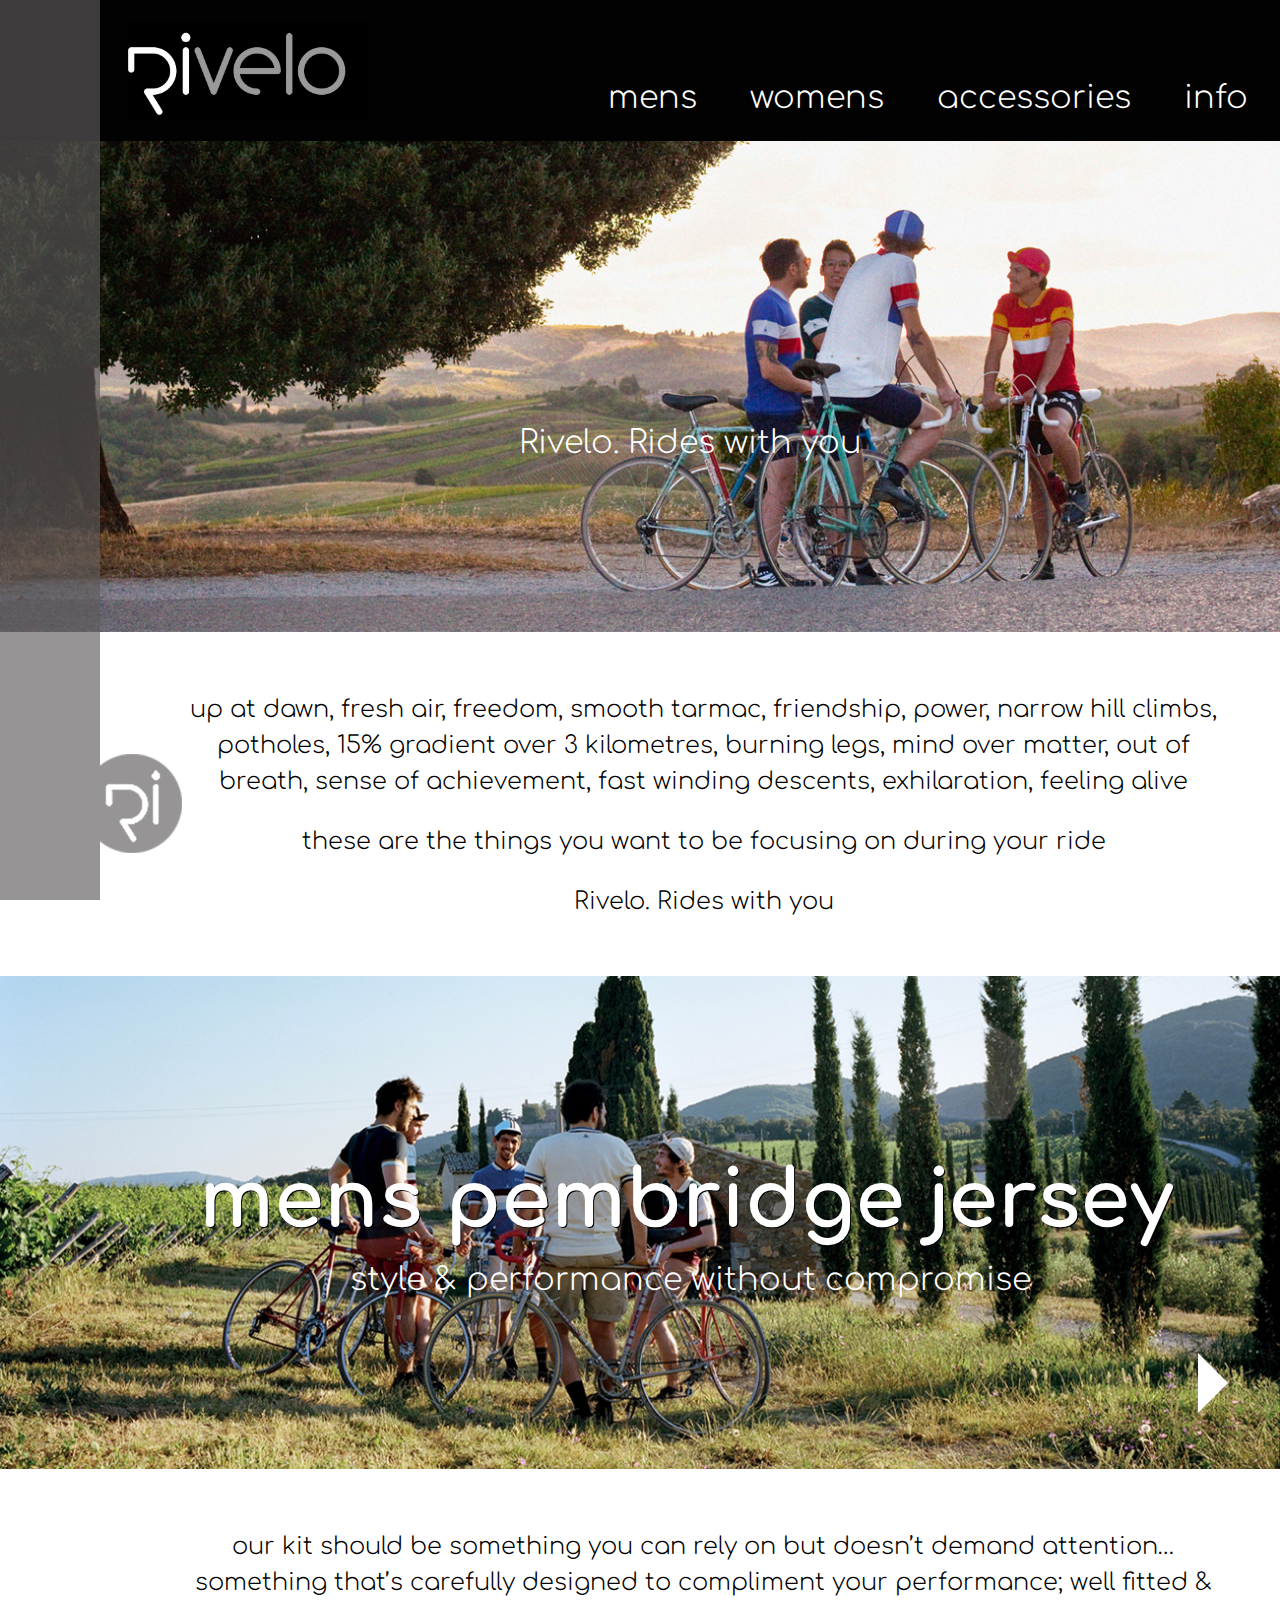
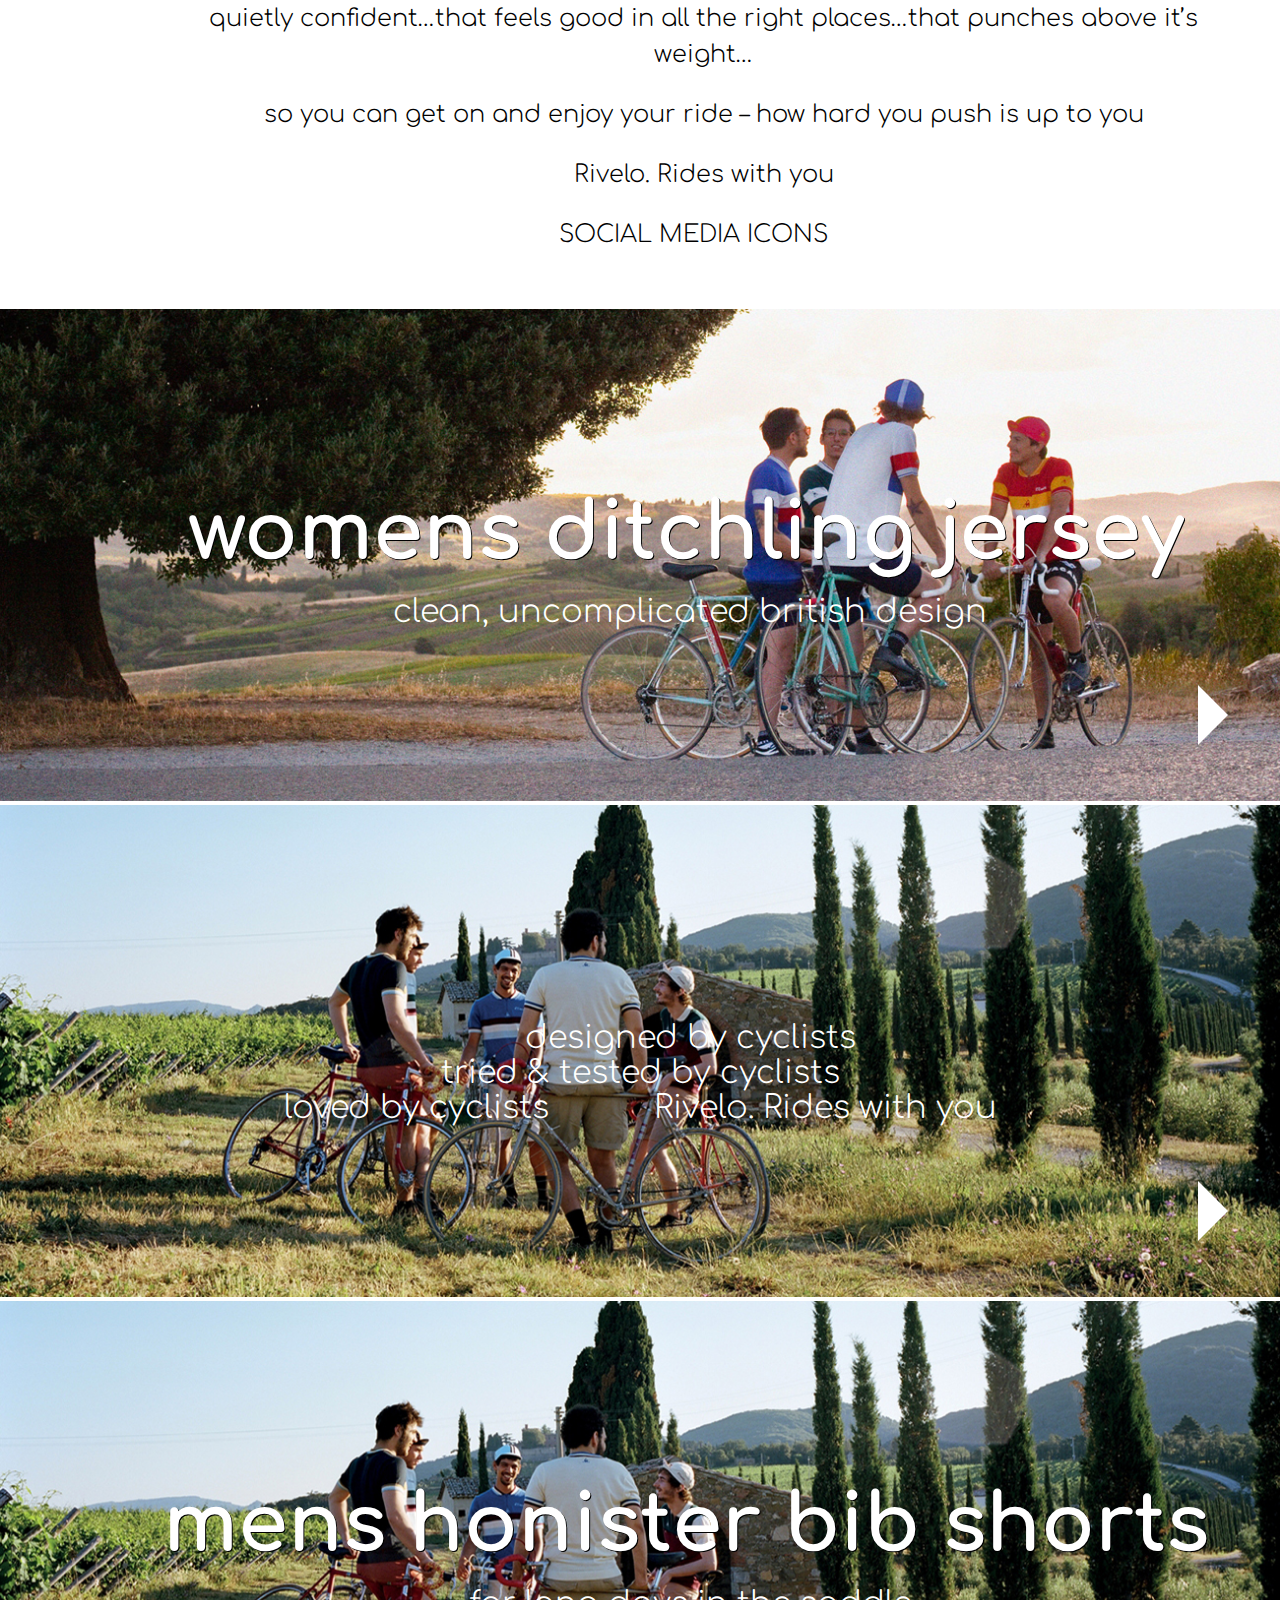
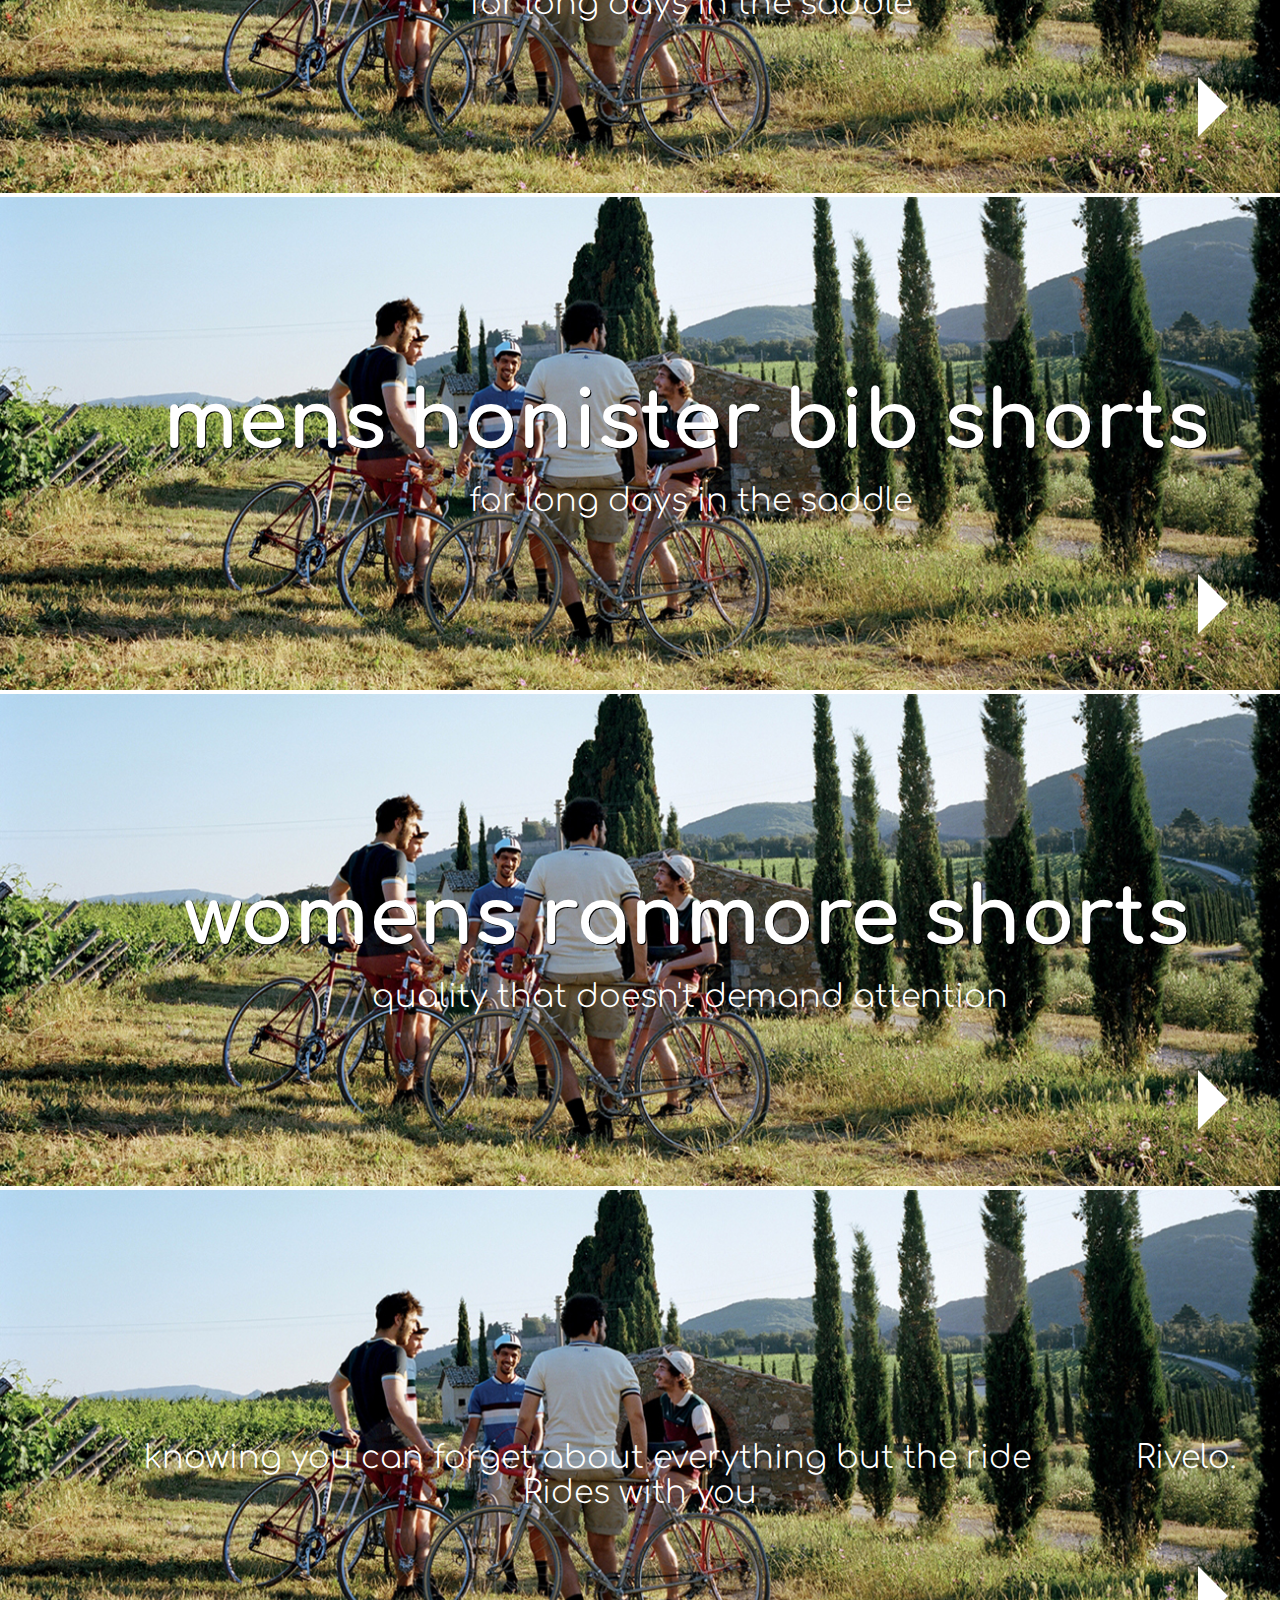
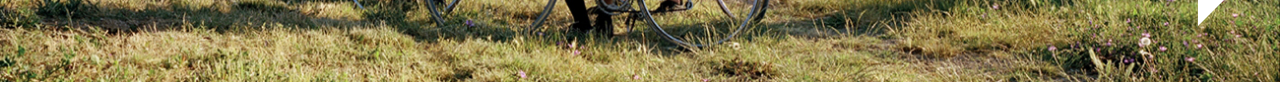
==== commit 1ff3dce7: "header set up and css on all devices" ====
--- a/index.html
+++ b/index.html
@@ -37,14 +37,13 @@
   </div>
 </header>
 
-
-<section>
-  <a href="#">
+<section class="spacer"></section>  
+<section>
+
     <div class="col">
       <figure class="bottom">
         <span>Rivelo. Rides with you</span>
       </figure>
-      <div class="link-arrow"></div>
     </div>
     <picture>
       <source
@@ -60,7 +59,7 @@
         src="images/Le-Coq-Sportif-1-400.jpg"
         alt="a cute kitten">
     </picture>
-  </a>
+
 </section>
 
 <section>
@@ -280,18 +279,23 @@
 <!-- JS -->
 <script src="http://code.jquery.com/jquery-2.1.3.min.js"></script>
 <script src="js/modernizr.js"></script>
-<script src="js/jquery.sticky.js"></script>
+
 <script>
-  $(document).ready(function(){
-    $("header").sticky({topSpacing:0});
+
+  $(function() {
+      //caches a jQuery object containing the header element
+      var header = $("header");
+      $(window).scroll(function() {
+          var scroll = $(window).scrollTop();
+
+          if (scroll > 0) {
+              header.removeClass('not-sticky').addClass("sticky");
+          } else {
+              header.removeClass("sticky").addClass('not-sticky');
+          }
+      });
   });
+
 </script>
 
-<script>
-  $(window).scroll(function() {
-    if ($(this).scrollTop() > 0){ $('header').addClass("sticky"); } else{ $('header').removeClass("sticky");}
-  });
-</script>
-
-
 </body>
--- a/css/style.css
+++ b/css/style.css
@@ -55,6 +55,8 @@
   height: 100%;
   width: 10%;
   z-index: 11;
+  top:0px;
+  left:0px;
 }
 
 .strip-icon {
@@ -70,8 +72,11 @@
 }
 
 header {
-  z-index:10;
-  width:100%!important;
+  z-index: 10;
+  width: 100%!important;
+  position: fixed;
+  top: 0px;
+  left: 0px;
 }
 
 header ul {
@@ -138,7 +143,13 @@
   position:relative;
 }
 
-section > a > .col {
+section.spacer {
+  height:140px;
+  background:#000;
+}
+
+section > a > .col,
+section .col {
   overflow: auto;
   display: block;
   position: absolute;
@@ -444,13 +455,6 @@
 }
 
 @media screen and (max-width: 1200px) {
-  /*.sub-nav nav a span {
-    font-size: 1.5em;
-  }
-  .sticky .sub-nav nav a span {
-    font-size: 1em;
-    bottom:0.5em;
-  }*/
   .strip img {
     bottom: 1%;
     width: 60px;
@@ -459,19 +463,27 @@
   figure span {
     width: 90%;
   }
+
+  header .top-header nav ul li a {
+    font-size: 1.5em;
+  }
 }
 
 @media screen and (min-width: 1000px) {
   .strip {
     max-width:100px;
   }
-  section > a > .col {
+  section > a > .col,
+  section .col {
     width:100%;
     left:0%;
   }
 }
 
 @media screen and (max-width: 999px) {
+  .strip {
+    max-width:50px;
+  }
   header .logo {
     margin-top: 1em;
   }
@@ -479,8 +491,19 @@
     margin-left: 2em;
   }
   header .top-header nav ul li a {
-    font-size: 2em;
-  }
+    font-size: 1.2em;
+  }
+  header .top-header nav {
+    margin-top:3.3em;
+  }
+  header .logo img {
+    height: 80px;
+  }
+  section.spacer {
+    height: 110px;
+  }
+
+
   figure {
     width:90%;
     padding-bottom:7em;
@@ -509,12 +532,6 @@
 }
 
 @media screen and (max-width: 800px) {
-  /*.sub-nav nav a span {
-    font-size: 1em;
-  }
-  .sticky .sub-nav nav a span {
-    font-size: 0.9em;
-  }*/
 
   .col-11,
   .col-10,
@@ -532,13 +549,13 @@
 }
 
 @media screen and (max-width: 736px) {
-  header.sticky .logo,
+
   header .logo {
-    margin-top:1em;
+    margin-top: 0.5em;
   }
   header .logo img,
   header.sticky .logo img {
-    height:30px;
+    height:35px;
   }
   header .top-header nav,
   header.sticky .top-header nav {
@@ -546,25 +563,40 @@
   }
   header .top-header nav ul li a,
   header.sticky .top-header nav ul li a {
-    font-size: 1.3em;
+    font-size: 1.2em;
   }
   header .top-header nav, header.sticky .top-header nav {
-    margin-top: 1.4em;
+    margin-top: 0.6em;
+  }
+
+  .container.top-header {
+    padding: 0 2em 0em 10%;
+  }
+  section.spacer {
+    height: 47px;
+  }
+
+  .strip-icon {
+    display:none;
   }
 
 }
 
 @media screen and (max-width: 599px) {
-  .container.top-header {
-    padding: 0 2em 0.5em 0;
-  }
-  /*.sticky .sub-nav nav a span,
-  .sub-nav nav a span {
+  header.sticky {
+    top: -100px;
+  }
+  .strip {
+    max-width: 30px;
+  }
+  header .top-header nav, header.sticky .top-header nav {
+    margin-top: 0.9em;
+  }
+  header .top-header nav ul li a, header.sticky .top-header nav ul li a {
     font-size: 1em;
-    bottom: 0.7em;
-  }*/
-  header.sticky .container.sub-nav {
-    margin: -14% 0 0 0;
+  }
+  header .top-header nav ul li {
+    margin-left: 1.3em;
   }
 
   section .container {
@@ -573,6 +605,7 @@
   section .container p {
     font-size: 1.2em;
   }
+
 
 
   figure {
@@ -588,9 +621,7 @@
     font-size:1em;
   }
 
-  .strip-icon {
-    display:none;
-  }
+
   section.product-header figure h3 {
     font-weight: lighter;
     color: #fff;
@@ -604,16 +635,21 @@
   }
 }
 
+
+@media screen and (min-width: 421px) and (max-width: 489px) {
+  .container.top-header {
+    padding: 0 0.5em 0em 10%;
+  }
+  header .top-header nav ul li {
+    margin-left: 0.7em;
+  }
+}
+
+
 @media screen and (max-width: 420px) {
-  .sticky-wrapper {
-    z-index: 11;
-    position: relative;
-  }
-  .container.top-header {
-    padding: 0 0.5em 0.5em;
-    margin: 0em;
-    width: 100%;
-  }
+
+
+
   .container.sub-nav {
     margin: 0em;
     width:100%;
@@ -621,14 +657,25 @@
   .sub-nav nav li {
     width: 50%;
   }
-  header.sticky .sub-nav nav li {
-    margin-top: -6em;
-  }
-  /*.sub-nav nav a span {
-    font-size: 1em;
-  }*/
+
+  .container.top-header {
+    padding: 0 0 0em 30px;
+  }
+
+  .container.top-header .logo {
+    width:100%;
+    text-align:center;
+  }
+
+  header .top-header nav,
+  header.sticky .top-header nav {
+    margin:0.2em 0 0.8em;
+    float:left;
+    width:100%;
+    text-align:center;
+  }
   header .top-header nav ul li {
-    margin-left: 0.6em;
+    margin-left: 0.5em;
   }
   header .top-header nav ul li a, header.sticky .top-header nav ul li a {
     font-size: 0.8em;
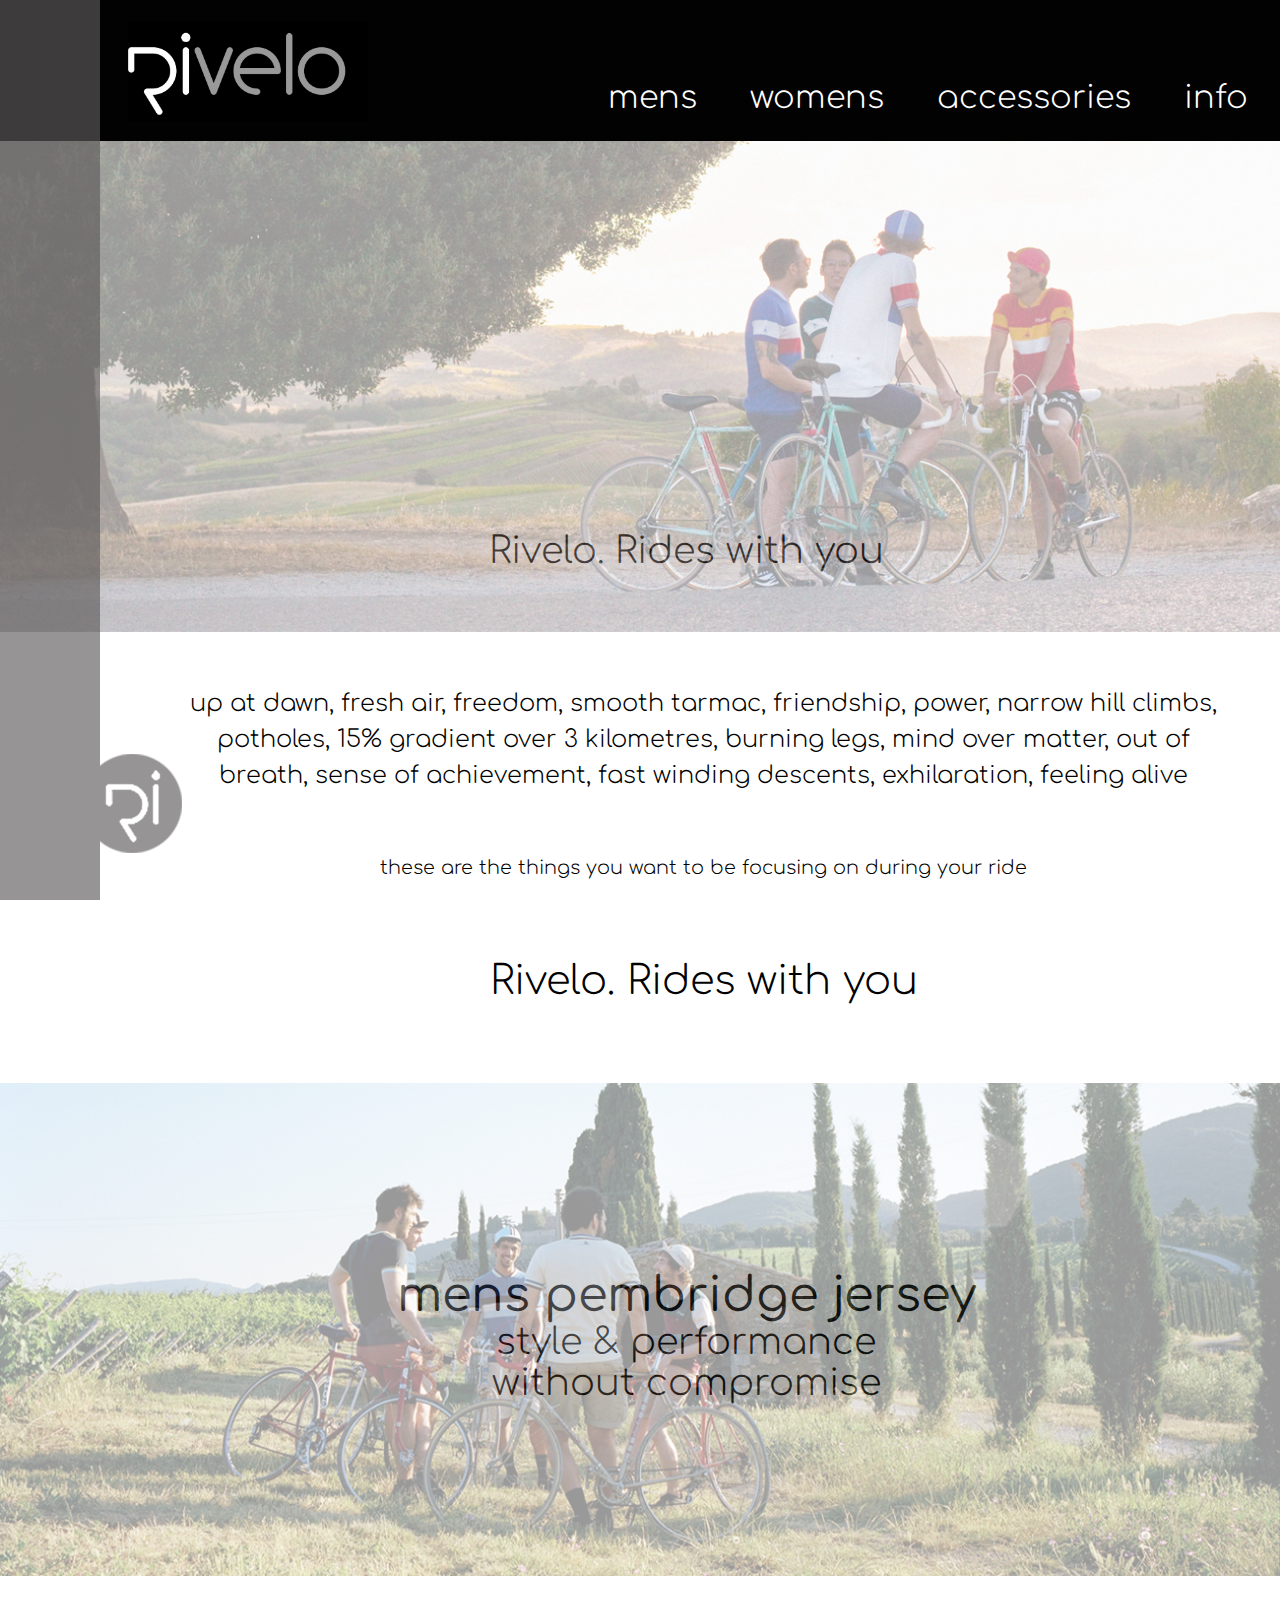
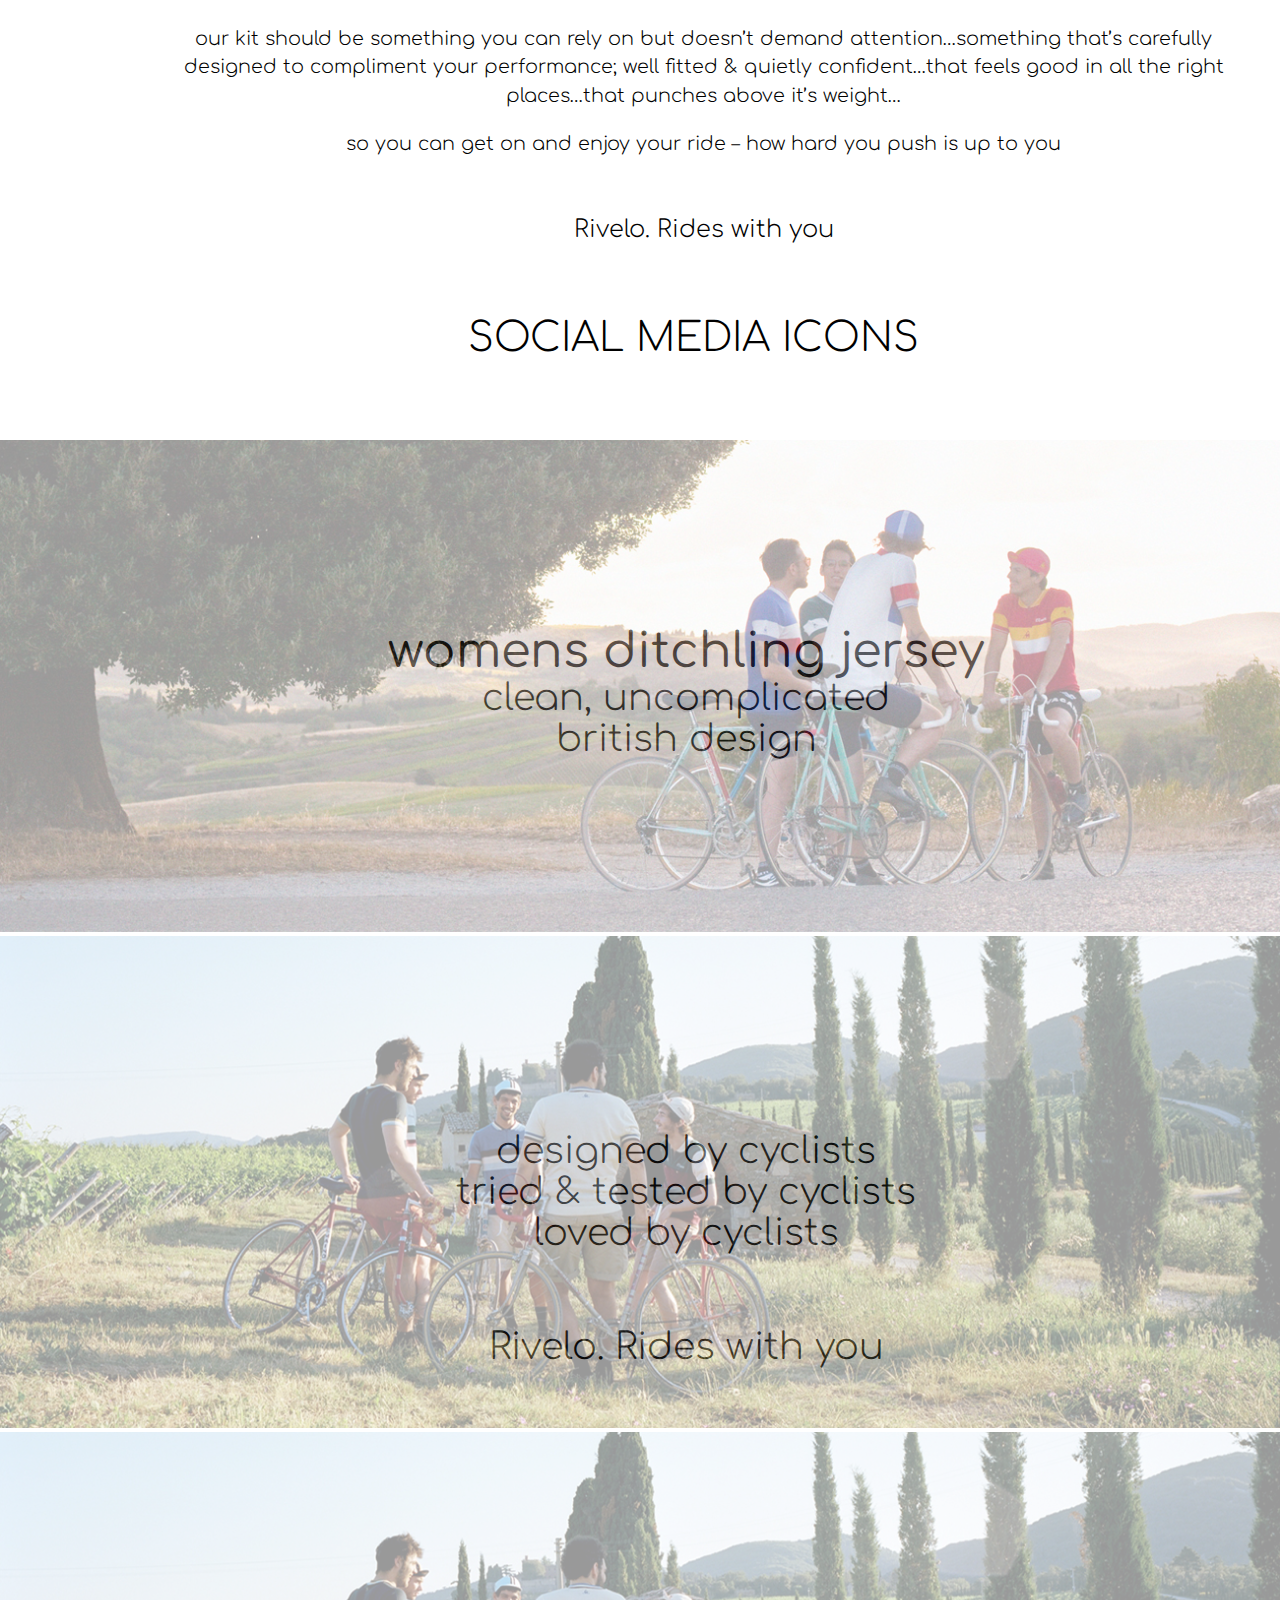
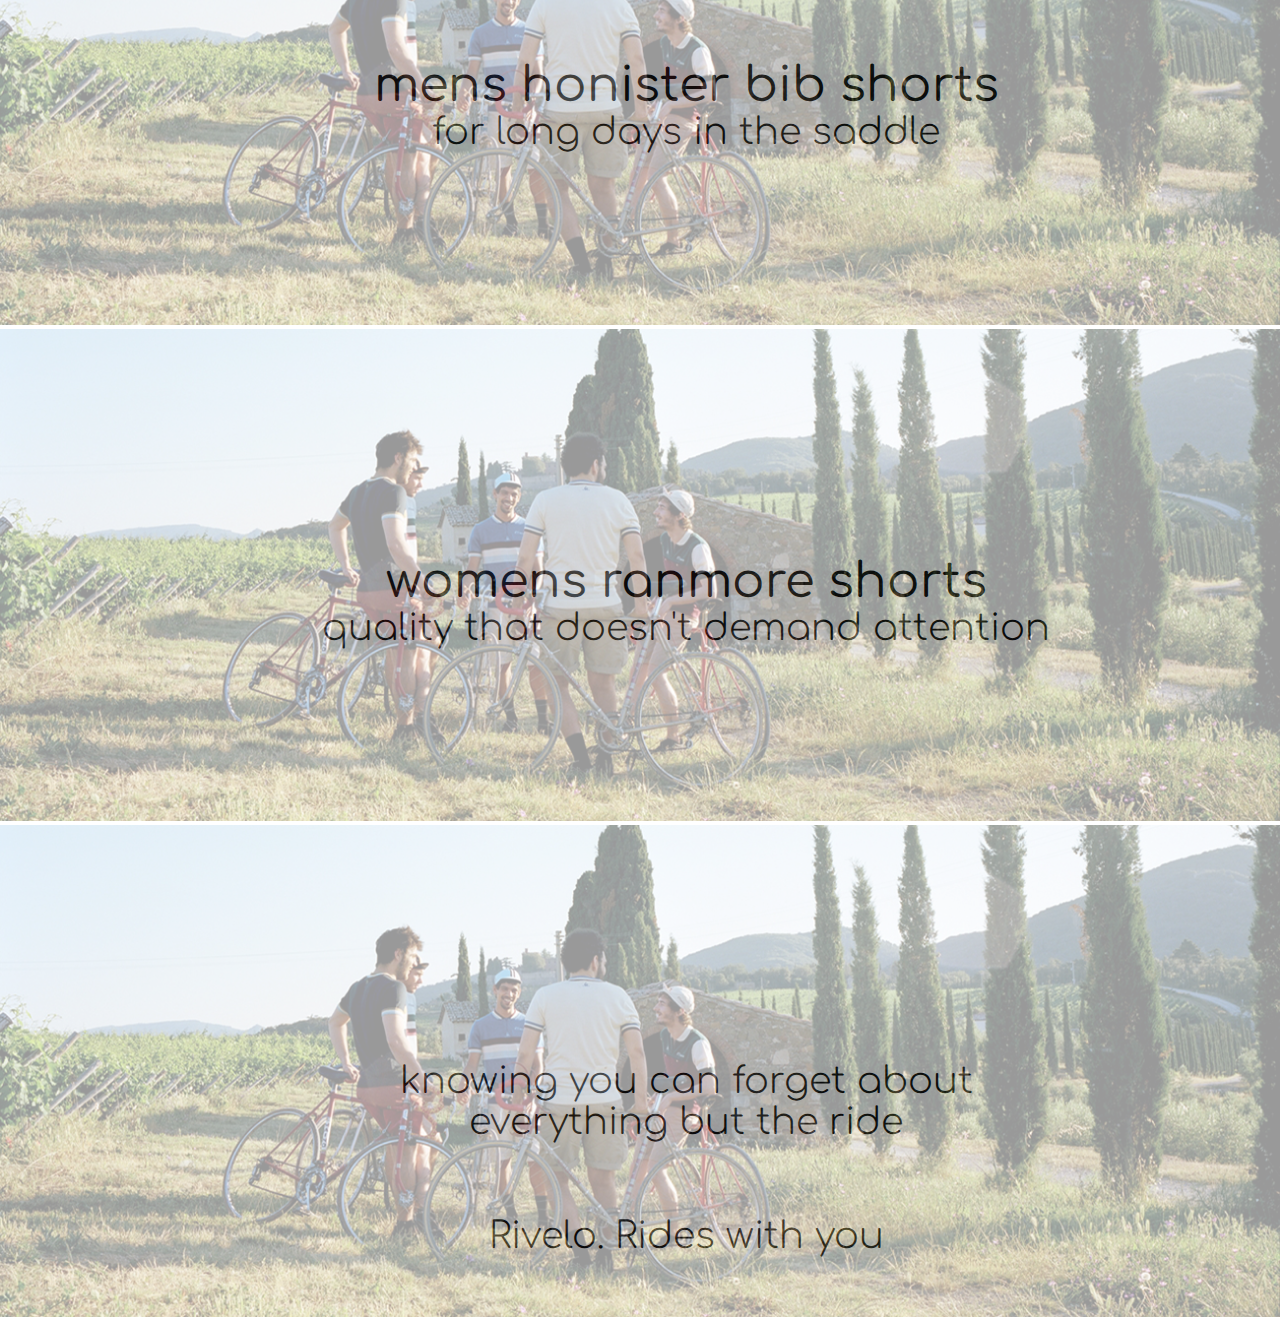
==== commit 349036c8: "homepage done" ====
--- a/index.html
+++ b/index.html
@@ -37,36 +37,35 @@
   </div>
 </header>
 
-<section class="spacer"></section>  
-<section>
-
-    <div class="col">
-      <figure class="bottom">
-        <span>Rivelo. Rides with you</span>
-      </figure>
-    </div>
-    <picture>
-      <source
-        media="(min-width: 1200px)"
-        srcset="images/Le-Coq-Sportif-1-1200.jpg">
-      <source
-        media="(min-width: 800px)"
-        srcset="images/Le-Coq-Sportif-1.jpg">
-      <source
-        media="(min-width: 400px)"
-        srcset="images/Le-Coq-Sportif-1-400-800.jpg">
-      <img
-        src="images/Le-Coq-Sportif-1-400.jpg"
-        alt="a cute kitten">
-    </picture>
+<section class="spacer"></section>
+<section>
+  <div class="col">
+    <figure class="bottom">
+      <figcaption class="bottom">Rivelo. Rides with you</figcaption>
+    </figure>
+  </div>
+  <picture>
+    <source
+      media="(min-width: 1200px)"
+      srcset="images/Le-Coq-Sportif-1-1200.jpg">
+    <source
+      media="(min-width: 800px)"
+      srcset="images/Le-Coq-Sportif-1.jpg">
+    <source
+      media="(min-width: 400px)"
+      srcset="images/Le-Coq-Sportif-1-400-800.jpg">
+    <img
+      src="images/Le-Coq-Sportif-1-400.jpg"
+      alt="a cute kitten">
+  </picture>
 
 </section>
 
 <section>
   <div class="container">
     <div class="text-col col-12 center">
-      <p>up at dawn, fresh air, freedom, smooth tarmac, friendship, power, narrow hill climbs, potholes, 15% gradient over 3 kilometres, burning legs, mind over matter, out of breath, sense of achievement, fast winding descents, exhilaration, feeling alive</p>
-      <p class="small">these are the things you want to be focusing on during your ride</p>
+      <p>up at dawn, fresh air, freedom, smooth tarmac, friendship, power, narrow hill climbs, potholes, 15% gradient over 3 kilometres, burning legs, mind over matter, out of breath, sense of achievement, fast winding descents, exhilaration, feeling alive<br /><br /></p>
+      <p class="small">these are the things you want to be focusing on during your ride<br /><br /></p>
       <p class="big">Rivelo. Rides with you</p>
     </div>
     <div class="col-12 center">
@@ -77,11 +76,11 @@
 
 
 <section>
-  <a href="#">
+  <a href="mens.html#pembridge">
     <div class="col">
       <figure>
         <h2>mens pembridge jersey</h2>
-        <span>style & performance without compromise</span>
+        <figcaption>style & performance<br/>without compromise</figcaption>
       </figure>
       <div class="link-arrow"></div>
     </div>
@@ -107,8 +106,8 @@
   <div class="container">
     <div class="text-col col-12 center">
       <p class="small">our kit should be something you can rely on but doesn’t demand attention…something that’s carefully designed to compliment your performance; well fitted & quietly confident…that feels good in all the right places…that punches above it’s weight…</p>
-      <p class="small">so you can get on and enjoy your ride – how hard you push is up to you</p>
-      <p>Rivelo. Rides with you</p>
+      <p class="small">so you can get on and enjoy your ride – how hard you push is up to you<br/><br/></p>
+      <p>Rivelo. Rides with you<br/><br/></p>
     </div>
     <div class="col-12 center">
       <div class="addthis_custom_follow"></div>
@@ -118,11 +117,11 @@
 </section>
 
 <section>
-  <a href="#">
+  <a href="womens.html#ditchling">
     <div class="col">
       <figure>
         <h2>womens ditchling jersey</h2>
-        <span>clean, uncomplicated british design</span>
+        <figcaption>clean, uncomplicated<br/>british design</figcaption>
       </figure>
       <div class="link-arrow"></div>
     </div>
@@ -144,11 +143,36 @@
 </section>
 
 <section>
-  <a href="#">
-    <div class="col">
-      <figure>
-        <span>designed by cyclists<br/>tried & tested by cyclists<br/>loved by cyclists</span>
-        <span class="bottom">Rivelo. Rides with you</span>
+  <div class="col">
+    <figure class="bottom">
+      <figcaption>designed by cyclists<br/>tried & tested by cyclists<br/>loved by cyclists</figcaption>
+      <figcaption class="bottom">Rivelo. Rides with you</figcaption>
+    </figure>
+    <div class="link-arrow"></div>
+  </div>
+
+  <picture>
+    <source
+      media="(min-width: 1200px)"
+      srcset="images/eorica-1200.jpg">
+    <source
+      media="(min-width: 800px)"
+      srcset="images/eorica.jpg">
+    <source
+      media="(min-width: 400px)"
+      srcset="images/eorica-400-800.jpg">
+    <img
+      src="images/eorica-400.jpg"
+      alt="a cute kitten">
+  </picture>
+</section>
+
+<section>
+  <a href="mens.html#honister">
+    <div class="col">
+      <figure>
+        <h2>mens honister bib shorts</h2>
+        <figcaption>for long days in the saddle</figcaption>
       </figure>
       <div class="link-arrow"></div>
     </div>
@@ -171,15 +195,14 @@
 </section>
 
 <section>
-  <a href="#">
-    <div class="col">
-      <figure>
-        <h2>mens honister bib shorts</h2>
-        <span>for long days in the saddle</span>
-      </figure>
-      <div class="link-arrow"></div>
-    </div>
-
+  <a href="womens.html#ranmore">
+    <div class="col">
+      <figure>
+        <h2>womens ranmore shorts</h2>
+        <figcaption>quality that doesn't demand attention</figcaption>
+      </figure>
+      <div class="link-arrow"></div>
+    </div>
     <picture>
       <source
         media="(min-width: 1200px)"
@@ -197,83 +220,29 @@
   </a>
 </section>
 
-<section>
-  <a href="#">
-    <div class="col">
-      <figure>
-        <h2>mens honister bib shorts</h2>
-        <span>for long days in the saddle</span>
-      </figure>
-      <div class="link-arrow"></div>
-    </div>
-    <picture>
-      <source
-        media="(min-width: 1200px)"
-        srcset="images/eorica-1200.jpg">
-      <source
-        media="(min-width: 800px)"
-        srcset="images/eorica.jpg">
-      <source
-        media="(min-width: 400px)"
-        srcset="images/eorica-400-800.jpg">
-      <img
-        src="images/eorica-400.jpg"
-        alt="a cute kitten">
-    </picture>
-  </a>
-</section>
-
-<section>
-  <a href="#">
-    <div class="col">
-      <figure>
-        <h2>womens ranmore shorts</h2>
-        <span>quality that doesn't demand attention</span>
-      </figure>
-      <div class="link-arrow"></div>
-    </div>
-    <picture>
-      <source
-        media="(min-width: 1200px)"
-        srcset="images/eorica-1200.jpg">
-      <source
-        media="(min-width: 800px)"
-        srcset="images/eorica.jpg">
-      <source
-        media="(min-width: 400px)"
-        srcset="images/eorica-400-800.jpg">
-      <img
-        src="images/eorica-400.jpg"
-        alt="a cute kitten">
-    </picture>
-  </a>
-</section>
-
-
-<section>
-  <a href="#">
-    <div class="col">
-      <figure>
-        <span>knowing you can forget about everything but the ride</span>
-        <span class="bottom">Rivelo. Rides with you</span>
-      </figure>
-      <div class="link-arrow"></div>
-    </div>
-    <picture>
-      <source
-        media="(min-width: 1200px)"
-        srcset="images/eorica-1200.jpg">
-      <source
-        media="(min-width: 800px)"
-        srcset="images/eorica.jpg">
-      <source
-        media="(min-width: 400px)"
-        srcset="images/eorica-400-800.jpg">
-      <img
-        src="images/eorica-400.jpg"
-        alt="a cute kitten">
-    </picture>
-  </a>
+
+<section>
+  <div class="col">
+    <figure class="bottom">
+      <figcaption>knowing you can forget about<br/>everything but the ride</figcaption>
+      <figcaption class="bottom">Rivelo. Rides with you</figcaption>
+    </figure>
+    <div class="link-arrow"></div>
+  </div>
+  <picture>
+    <source
+      media="(min-width: 1200px)"
+      srcset="images/eorica-1200.jpg">
+    <source
+      media="(min-width: 800px)"
+      srcset="images/eorica.jpg">
+    <source
+      media="(min-width: 400px)"
+      srcset="images/eorica-400-800.jpg">
+    <img
+      src="images/eorica-400.jpg"
+      alt="a cute kitten">
+  </picture>
 </section>
 
 <!-- JS -->
--- a/css/style.css
+++ b/css/style.css
@@ -134,8 +134,6 @@
 
 section img {
   width:100%;
-  min-width:100%;
-  max-width:100%;
 }
 
 section {
@@ -228,11 +226,31 @@
   padding-bottom:10em;
 }
 
+figure figcaption {
+  font-size: 2.3em;
+  color: #111;
+}
+
+figure.bottom {
+  padding-bottom: 3em;
+}
+
+figure.bottom figcaption {
+  padding-bottom: 2em;
+}
+
+figure.bottom figcaption.bottom {
+  padding-bottom: 0em;
+}
+
 section.product-header,
 section.product-roll {
   border-bottom: 2px solid;
 }
 
+picture {
+  opacity:0.4;
+}
 
 
 section.product-header figure {
@@ -277,7 +295,7 @@
 
 
 section .container {
-  padding:2em;
+  padding:1.6em 2em 2em;
   overflow:auto;
   margin: 0 0 0 10%;
   width:90%;
@@ -286,6 +304,14 @@
 section .container p {
   font-size: 1.5em;
   line-height: 1.5em;
+}
+
+section .container p.small {
+  font-size: 1.2em;
+}
+
+section .container p.big {
+  font-size: 2.5em;
 }
 
 .sub-nav {
@@ -337,7 +363,7 @@
 
 
 figure h2,
-figure span {
+figure figcaption {
   width: 91%;
   text-align: center;
   margin-right: auto;
@@ -345,16 +371,12 @@
 }
 
 figure h2 {
-  font-size: 5em;
-  color: #fff;
-  margin-bottom:0.2em;
-  text-shadow: 1px 1px 0px #000;
-}
-
-figure span {
-  font-size: 2em;
-  color: #fff;
-}
+  font-size: 3em;
+  font-weight: normal;
+  color: #111;
+  margin-bottom: 0em;
+}
+
 
 .link-arrow {
   position: absolute;
@@ -460,7 +482,7 @@
     width: 60px;
   }
   figure h2,
-  figure span {
+  figure figcaption {
     width: 90%;
   }
 
@@ -503,6 +525,11 @@
     height: 110px;
   }
 
+  section > a > .col,
+  section .col {
+    width:95%;
+    left:50px;
+  }
 
   figure {
     width:90%;
@@ -510,14 +537,14 @@
   }
 
   figure h2 {
-    font-size:3em;
-  }
-
-  figure span {
+    font-size: 2em;
+  }
+
+  figure figcaption {
     font-size:1.5em;
   }
   figure h2,
-  figure span {
+  figure figcaption {
     width: 100%;
     margin-left:0px;
     margin-right:0px;
@@ -580,6 +607,15 @@
     display:none;
   }
 
+
+  section > a > .col, section .col {
+    width: 93%;
+  }
+
+  figure {
+    width: 90%;
+    padding-bottom: 5em;
+  }
 }
 
 @media screen and (max-width: 599px) {
@@ -606,21 +642,28 @@
     font-size: 1.2em;
   }
 
-
+  section > a > .col, section .col {
+    width: 95%;
+    left: 30px;
+  }
 
   figure {
-    width:95%;
+    width:100%;
     padding-bottom:4em;
+    margin-left:0px;
   }
 
   figure h2 {
-    font-size:2.2em;
-  }
-
-  figure span {
-    font-size:1em;
-  }
-
+    font-size:1.8em;
+  }
+
+  figure figcaption {
+    font-size: 1.3em;
+  }
+
+  figure.bottom {
+    padding-bottom: 2em;
+  }
 
   section.product-header figure h3 {
     font-weight: lighter;
@@ -643,12 +686,30 @@
   header .top-header nav ul li {
     margin-left: 0.7em;
   }
-}
-
+
+
+
+}
+
+@media screen and (max-width: 489px) {
+  figure,
+  figure.bottom {
+    padding-bottom: 0.8em;
+  }
+
+  figure h2 {
+    font-size: 1.4em;
+  }
+  figure figcaption {
+    font-size: 1em;
+  }
+}
 
 @media screen and (max-width: 420px) {
 
-
+  section.spacer {
+    height: 83px;
+  }
 
   .container.sub-nav {
     margin: 0em;
@@ -681,5 +742,13 @@
     font-size: 0.8em;
   }
 
-
-}
+  figure h2 {
+    font-size: 1.6em;
+  }
+
+  figure figcaption {
+    font-size: 1.4em;
+  }
+
+
+}
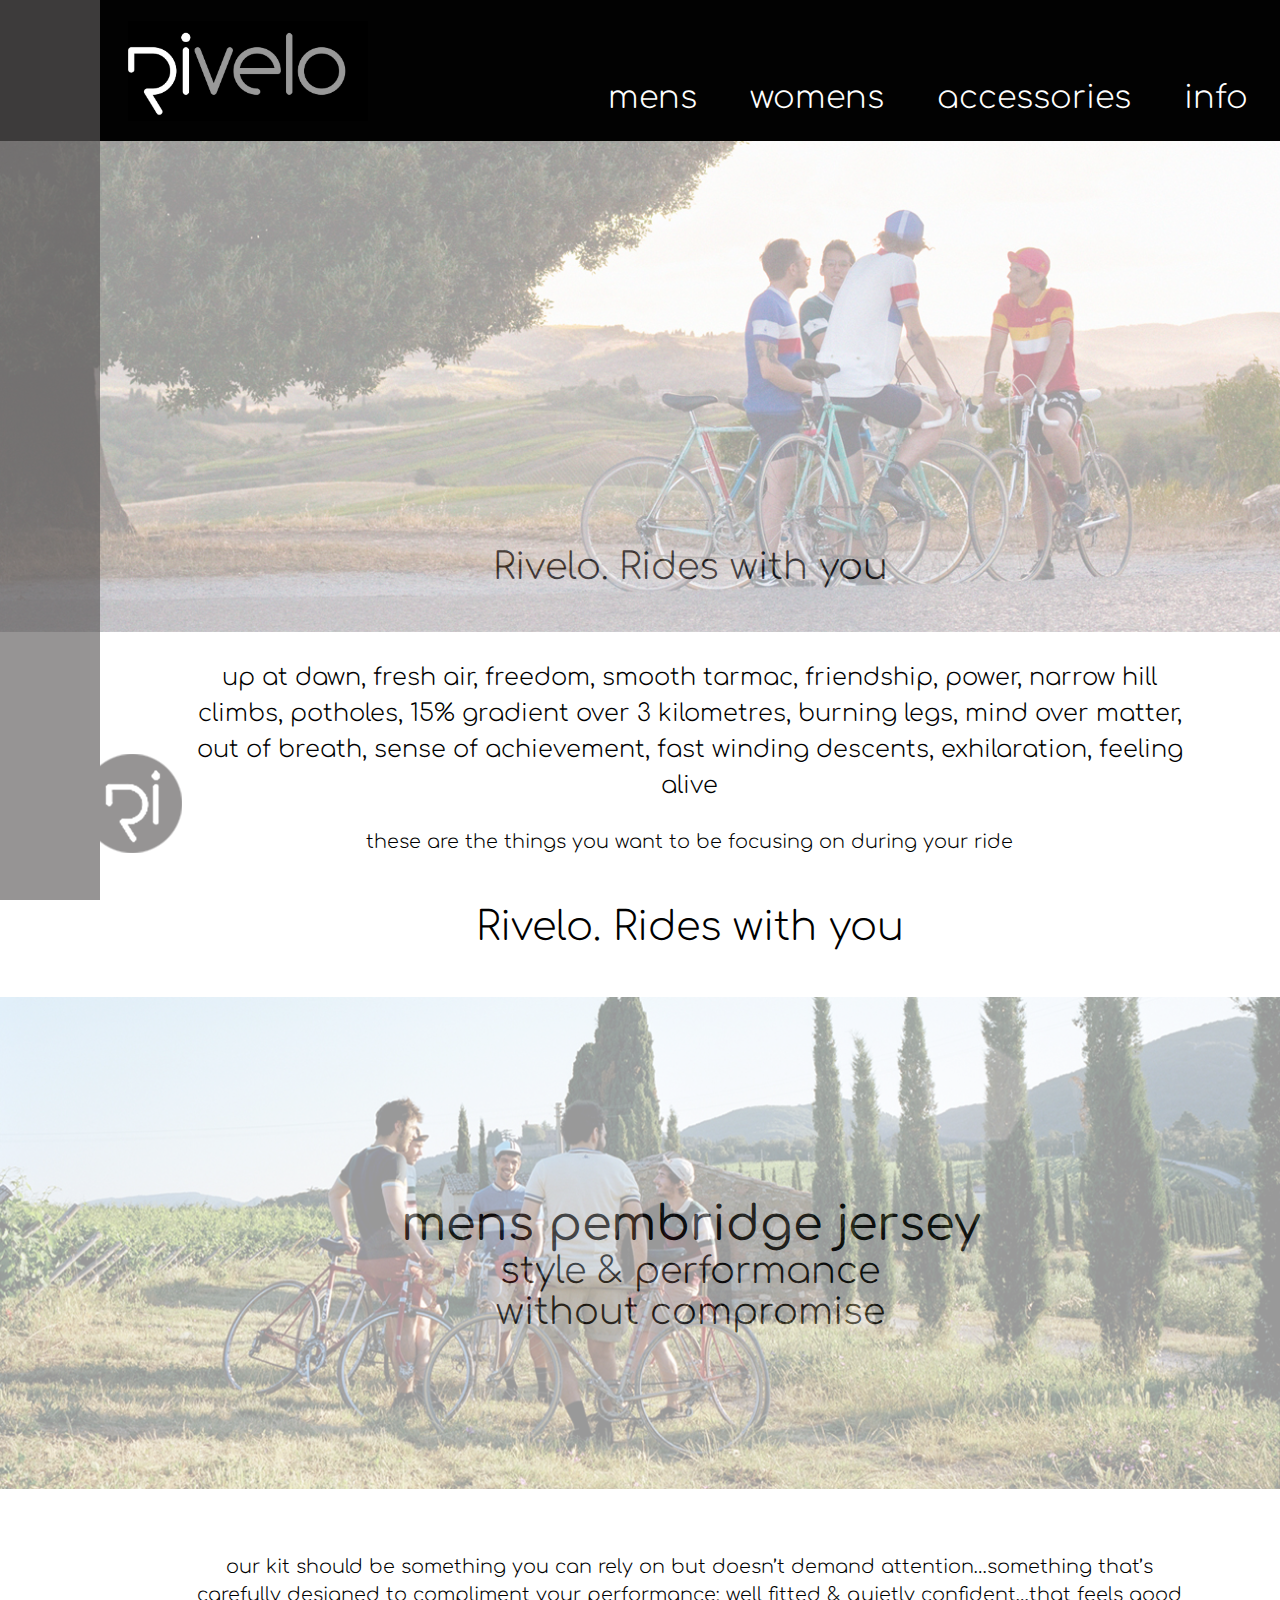
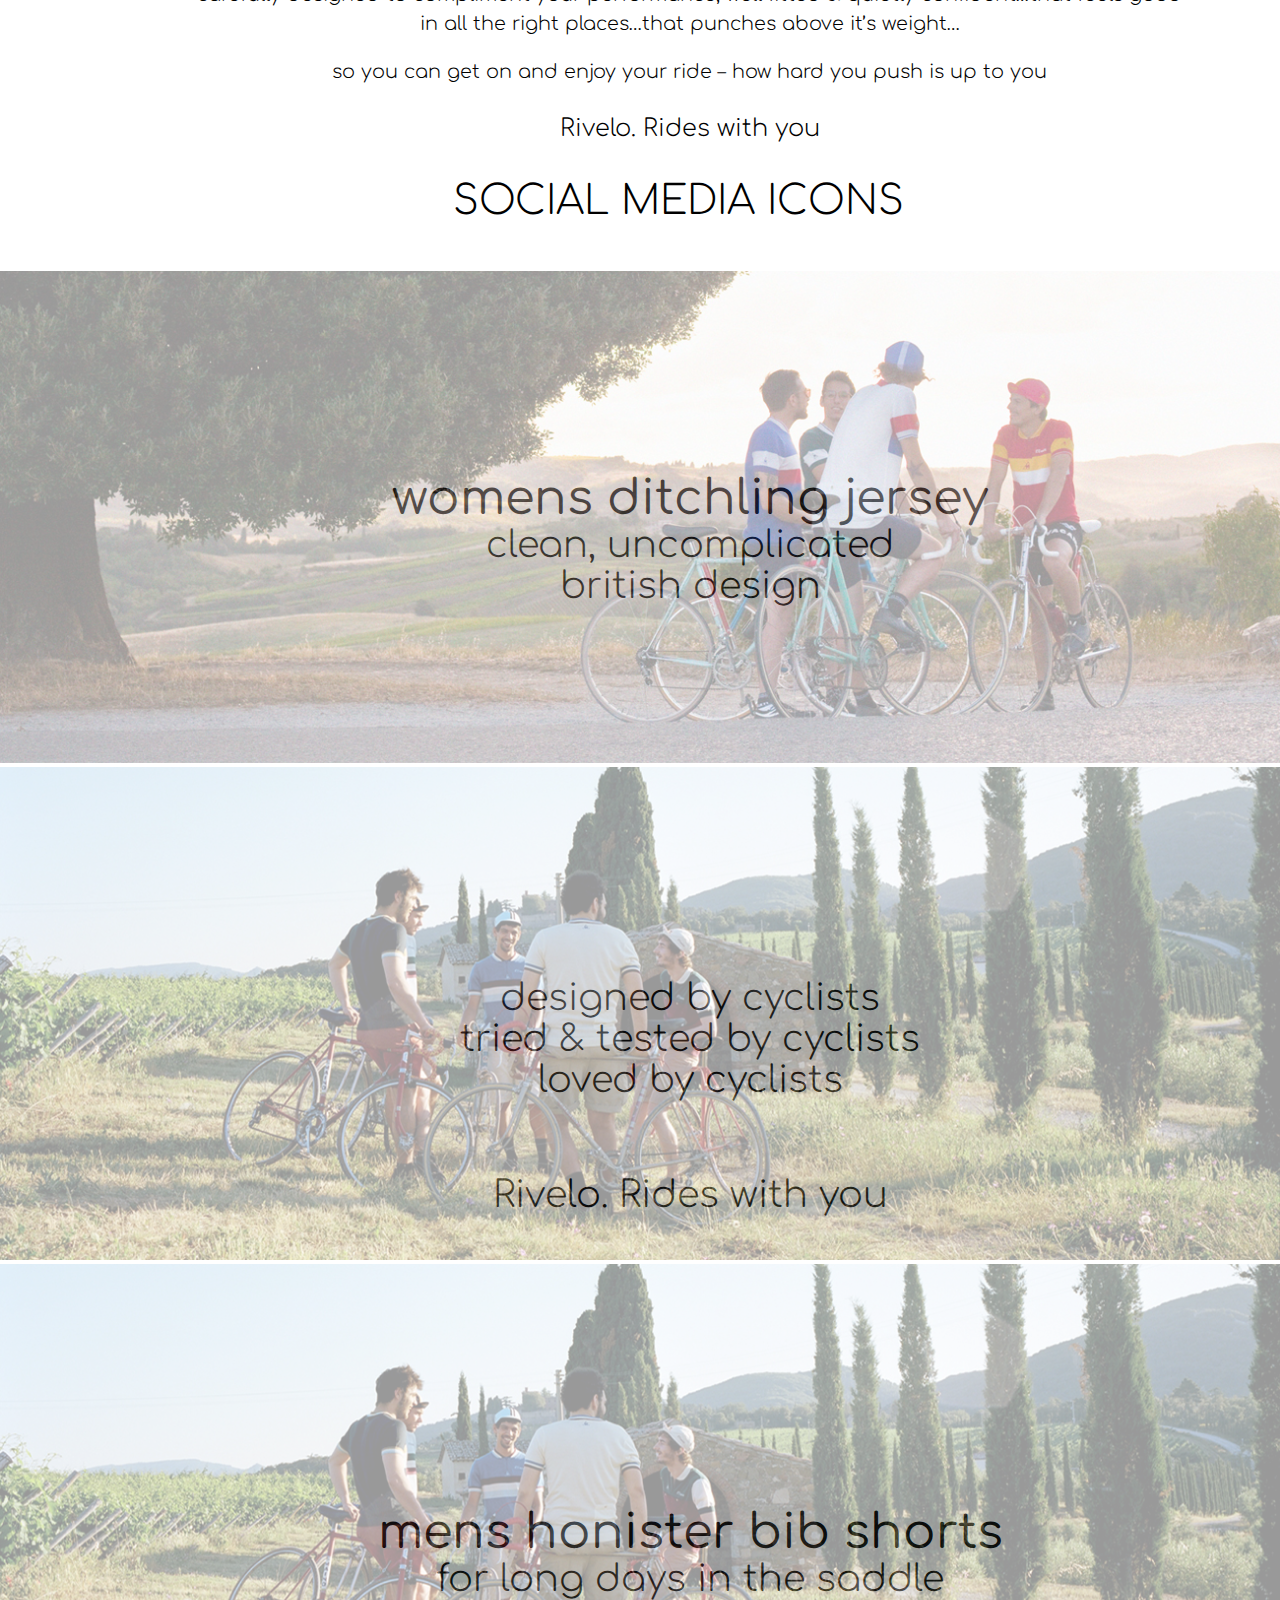
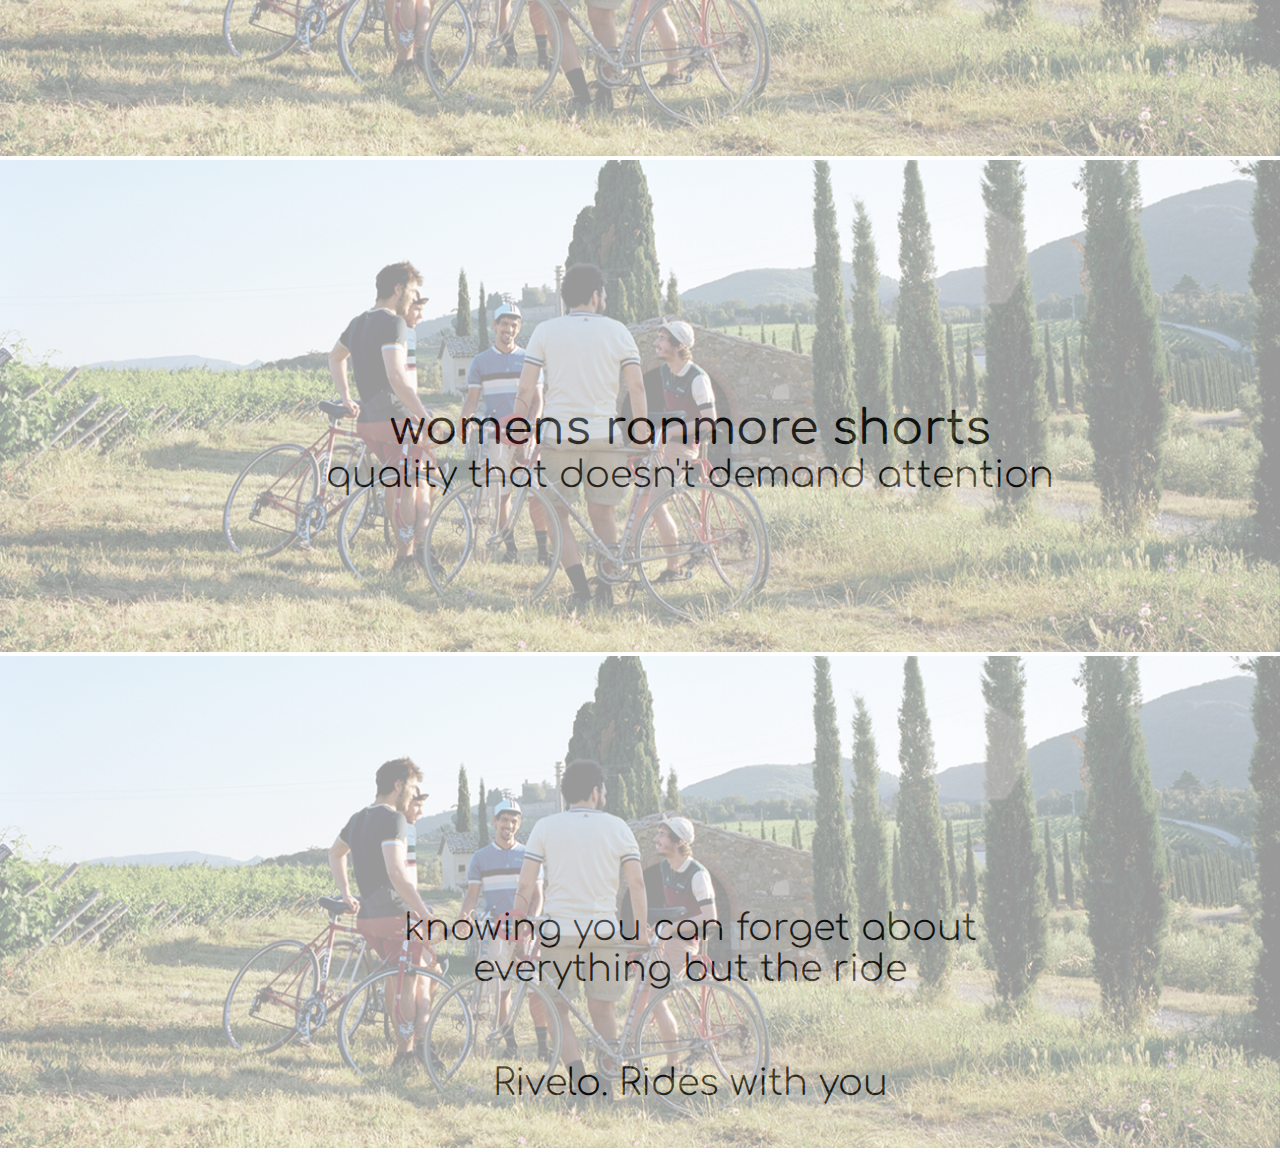
==== commit 4dfee1fc: "sub-menu and index fixed" ====
--- a/index.html
+++ b/index.html
@@ -13,7 +13,7 @@
 </head>
 <body>
 
-<script type="text/javascript" src="//s7.addthis.com/js/300/addthis_widget.js#pubid=ra-520ce4516a11e799" async="async"></script>
+
 
 <div class="strip">
   <div class="strip-icon"></div>
@@ -22,9 +22,7 @@
 <header>
   <div class="container top-header">
     <div class="logo">
-      <a href="index.html">
-        <img src="images/logo.png" alt="rivelo logo">
-      </a>
+      <img src="images/logo.png" alt="rivelo logo">
     </div>
     <nav>
       <ul>
@@ -37,6 +35,15 @@
   </div>
 </header>
 
+
+
+
+
+
+
+
+
+
 <section class="spacer"></section>
 <section>
   <div class="col">
@@ -63,13 +70,15 @@
 
 <section>
   <div class="container">
-    <div class="text-col col-12 center">
-      <p>up at dawn, fresh air, freedom, smooth tarmac, friendship, power, narrow hill climbs, potholes, 15% gradient over 3 kilometres, burning legs, mind over matter, out of breath, sense of achievement, fast winding descents, exhilaration, feeling alive<br /><br /></p>
-      <p class="small">these are the things you want to be focusing on during your ride<br /><br /></p>
-      <p class="big">Rivelo. Rides with you</p>
-    </div>
-    <div class="col-12 center">
-      <div class="addthis_custom_follow"></div>
+    <div class="inner-content">
+      <div class="text-col col-12 center">
+        <p>up at dawn, fresh air, freedom, smooth tarmac, friendship, power, narrow hill climbs, potholes, 15% gradient over 3 kilometres, burning legs, mind over matter, out of breath, sense of achievement, fast winding descents, exhilaration, feeling alive</p>
+        <p class="small">these are the things you want to be focusing on during your ride</p>
+        <p class="big">Rivelo. Rides with you</p>
+      </div>
+      <div class="col-12 center">
+        <div class="addthis_custom_follow"></div>
+      </div>
     </div>
   </div>
 </section>
@@ -104,14 +113,16 @@
 
 <section>
   <div class="container">
-    <div class="text-col col-12 center">
-      <p class="small">our kit should be something you can rely on but doesn’t demand attention…something that’s carefully designed to compliment your performance; well fitted & quietly confident…that feels good in all the right places…that punches above it’s weight…</p>
-      <p class="small">so you can get on and enjoy your ride – how hard you push is up to you<br/><br/></p>
-      <p>Rivelo. Rides with you<br/><br/></p>
-    </div>
-    <div class="col-12 center">
-      <div class="addthis_custom_follow"></div>
-      <p class="big">SOCIAL MEDIA ICONS</p>
+    <div class="inner-content">
+      <div class="text-col col-12 center">
+        <p class="small">our kit should be something you can rely on but doesn’t demand attention…something that’s carefully designed to compliment your performance; well fitted & quietly confident…that feels good in all the right places…that punches above it’s weight…</p>
+        <p class="small">so you can get on and enjoy your ride – how hard you push is up to you</p>
+        <p>Rivelo. Rides with you</p>
+      </div>
+      <div class="col-12 center">
+        <div class="addthis_custom_follow"></div>
+        <p class="big">SOCIAL MEDIA ICONS</p>
+      </div>
     </div>
   </div>
 </section>
@@ -150,7 +161,6 @@
     </figure>
     <div class="link-arrow"></div>
   </div>
-
   <picture>
     <source
       media="(min-width: 1200px)"
@@ -176,7 +186,6 @@
       </figure>
       <div class="link-arrow"></div>
     </div>
-
     <picture>
       <source
         media="(min-width: 1200px)"
--- a/css/style.css
+++ b/css/style.css
@@ -18,6 +18,9 @@
   padding:0px;
 }
 
+a {
+  cursor:pointer;
+}
 
 .center {
   text-align: center;
@@ -53,7 +56,7 @@
   background: url(../images/strip-bg.png) repeat;
   position: fixed;
   height: 100%;
-  width: 10%;
+  width: 100px;
   z-index: 11;
   top:0px;
   left:0px;
@@ -137,13 +140,24 @@
 }
 
 section {
-  overflow:auto;
+  margin:0px;
+  padding:0px;
   position:relative;
-}
+  width:100%;
+}
+
+section > a {
+  position:relative;
+}
+
 
 section.spacer {
   height:140px;
   background:#000;
+}
+
+section.spacer.sub-nav-spacer {
+  margin-bottom:100px;
 }
 
 section > a > .col,
@@ -151,9 +165,8 @@
   overflow: auto;
   display: block;
   position: absolute;
-  width: 90%;
+  width: 100%;
   bottom:0em;
-  left:10%;
 }
 
 section.product-header .col {
@@ -223,7 +236,8 @@
 
 figure {
   text-align:center;
-  padding-bottom:10em;
+  padding: 0 0 10em 100px;
+  margin:0px;
 }
 
 figure figcaption {
@@ -243,6 +257,10 @@
   padding-bottom: 0em;
 }
 
+.inner-content {
+  margin-left: 100px;
+}
+
 section.product-header,
 section.product-roll {
   border-bottom: 2px solid;
@@ -252,9 +270,13 @@
   opacity:0.4;
 }
 
+.sub-nav picture {
+  opacity:1;
+}
+
 
 section.product-header figure {
-  width:90%;
+  width:100%;
   margin: 0 0 0 10%;
   text-align:left;
   padding-bottom:0em;
@@ -283,27 +305,25 @@
 }
 .container.sub-nav {
   padding: 0 0 0 100px;
-  background:#999;
   margin:0px;
   position: relative;
   z-index:8;
 }
 
-header.sticky .container.sub-nav ul li:hover {
-  margin: 8% 0 0 0;
-}
 
 
 section .container {
-  padding:1.6em 2em 2em;
+  padding:0px;
   overflow:auto;
-  margin: 0 0 0 10%;
-  width:90%;
+  margin: 0px;
+  width:100%;
 }
 
 section .container p {
   font-size: 1.5em;
   line-height: 1.5em;
+  max-width: 1000px;
+  margin: 1em auto;
 }
 
 section .container p.small {
@@ -329,6 +349,7 @@
   float:left;
   list-style:none;
   position:relative;
+  height:100%;
 }
 
 .sub-nav nav li img {
@@ -341,16 +362,10 @@
   opacity:1;
 }
 
-
-.sticky .sub-nav nav li:hover a span {
-  bottom:3.1em;
-}
-
 .sub-nav nav a span {
   position: absolute;
   bottom: 1em;
-  left: 5%;
-  width: 90%;
+  width: 100%;
   text-align: center;
   color: #fff;
   font-size: 2em;
@@ -364,10 +379,7 @@
 
 figure h2,
 figure figcaption {
-  width: 91%;
   text-align: center;
-  margin-right: auto;
-  margin-left: 100px;
 }
 
 figure h2 {
@@ -437,70 +449,46 @@
   text-align:left!important;
 }
 
+.container.sub-nav ul {
+  height:80px;
+}
+.sticky .container.sub-nav ul {
+  height:50px;
+}
+.sub-nav nav li span {
+  font-size:1.5em;
+}
+header.sticky .sub-nav nav li span {
+  top:inherit;
+  bottom:15px;
+  color:#ccc;
+}
 
 @media screen and (min-width: 1440px) {
-  .container.sub-nav {
-    margin:0px;
-    padding:0 10%;
-  }
-  .container.sub-nav li {
-    max-height:80px;
-  }
-  .sub-nav nav li span {
-    font-size:1.5em;
-  }
   .container.top-header {
     padding: 0 10% 1em 10%;
   }
-  header.sticky .container.sub-nav ul li:hover {
-    margin: 40px 0 0 0;
-  }
-  header.sticky .sub-nav nav li span {
-    top:inherit;
-    bottom:10px;
-    color:#ccc;
-  }
-  header.sticky .sub-nav nav li:hover span {
-    bottom:40px;
-  }
-
-}
-
-
-@media screen and (max-width: 1440px) {
-  .sub-nav.sticky {
-    top: 0px;
-  }
-  header.sticky .container.sub-nav {
-    margin: -8% 0 0 0;
-  }
 }
 
 @media screen and (max-width: 1200px) {
-  .strip img {
-    bottom: 1%;
-    width: 60px;
-  }
-  figure h2,
-  figure figcaption {
-    width: 90%;
-  }
-
   header .top-header nav ul li a {
     font-size: 1.5em;
   }
-}
-
-@media screen and (min-width: 1000px) {
   .strip {
-    max-width:100px;
-  }
-  section > a > .col,
-  section .col {
-    width:100%;
-    left:0%;
-  }
-}
+    width:60px;
+  }
+  .inner-content {
+    margin-left: 60px;
+  }
+  figure,
+  .container.sub-nav {
+    padding-left:60px;
+  }
+  section .container p {
+    max-width: 800px;
+  }
+}
+
 
 @media screen and (max-width: 999px) {
   .strip {
@@ -524,18 +512,6 @@
   section.spacer {
     height: 110px;
   }
-
-  section > a > .col,
-  section .col {
-    width:95%;
-    left:50px;
-  }
-
-  figure {
-    width:90%;
-    padding-bottom:7em;
-  }
-
   figure h2 {
     font-size: 2em;
   }
@@ -543,12 +519,7 @@
   figure figcaption {
     font-size:1.5em;
   }
-  figure h2,
-  figure figcaption {
-    width: 100%;
-    margin-left:0px;
-    margin-right:0px;
-  }
+
   .link-arrow {
     right: 3em;
     bottom: 2em;
@@ -556,10 +527,23 @@
   .link-arrow:after {
     border-width: 20px;
   }
+
+  .inner-content {
+    margin-left: 50px;
+  }
+  figure {
+    padding-left:50px;
+    padding-bottom: 7em;
+  }
+  .container.sub-nav {
+    padding-left:50px;
+  }
+  section .container p {
+    max-width: 600px;
+  }
 }
 
 @media screen and (max-width: 800px) {
-
   .col-11,
   .col-10,
    .col-9,
@@ -602,23 +586,29 @@
   section.spacer {
     height: 47px;
   }
-
   .strip-icon {
     display:none;
   }
 
-
-  section > a > .col, section .col {
-    width: 93%;
-  }
-
-  figure {
-    width: 90%;
-    padding-bottom: 5em;
-  }
+  section .container p {
+    max-width: 500px;
+  }
+
 }
 
 @media screen and (max-width: 599px) {
+
+  inner-content {
+    margin-left: 30px;
+  }
+  figure,
+  .container.sub-nav {
+    padding-left:30px;
+  }
+  section .container p {
+    max-width: 400px;
+  }
+
   header.sticky {
     top: -100px;
   }
@@ -635,22 +625,12 @@
     margin-left: 1.3em;
   }
 
-  section .container {
-    padding: 1em;
-  }
   section .container p {
     font-size: 1.2em;
   }
 
-  section > a > .col, section .col {
-    width: 95%;
-    left: 30px;
-  }
-
   figure {
-    width:100%;
     padding-bottom:4em;
-    margin-left:0px;
   }
 
   figure h2 {
@@ -676,6 +656,12 @@
   header.sticky .container.sub-nav {
     margin: -2em 0 0 0;
   }
+
+
+
+  section .container p.big {
+    font-size: 1.6em;
+  }
 }
 
 
@@ -692,15 +678,23 @@
 }
 
 @media screen and (max-width: 489px) {
-  figure,
-  figure.bottom {
-    padding-bottom: 0.8em;
-  }
-
   figure h2 {
     font-size: 1.4em;
   }
   figure figcaption {
+    font-size: 1em;
+  }
+  .inner-content {
+    margin-left: 30px;
+  }
+  figure {
+    padding-left:30px;
+  }
+  section .container p {
+    max-width: 280px;
+    font-size: 1em;
+  }
+  section .container p.small {
     font-size: 1em;
   }
 }
@@ -743,12 +737,24 @@
   }
 
   figure h2 {
-    font-size: 1.6em;
+    font-size: 1.2em;
+  }
+
+  section .container p.big {
+    font-size: 1.4em;
   }
 
   figure figcaption {
-    font-size: 1.4em;
-  }
-
-
-}
+    font-size: 1.0em;
+  }
+
+  section .container p {
+    max-width: 230px;
+  }
+
+  section .container p.small {
+    font-size:0.9em;
+  }
+
+
+}
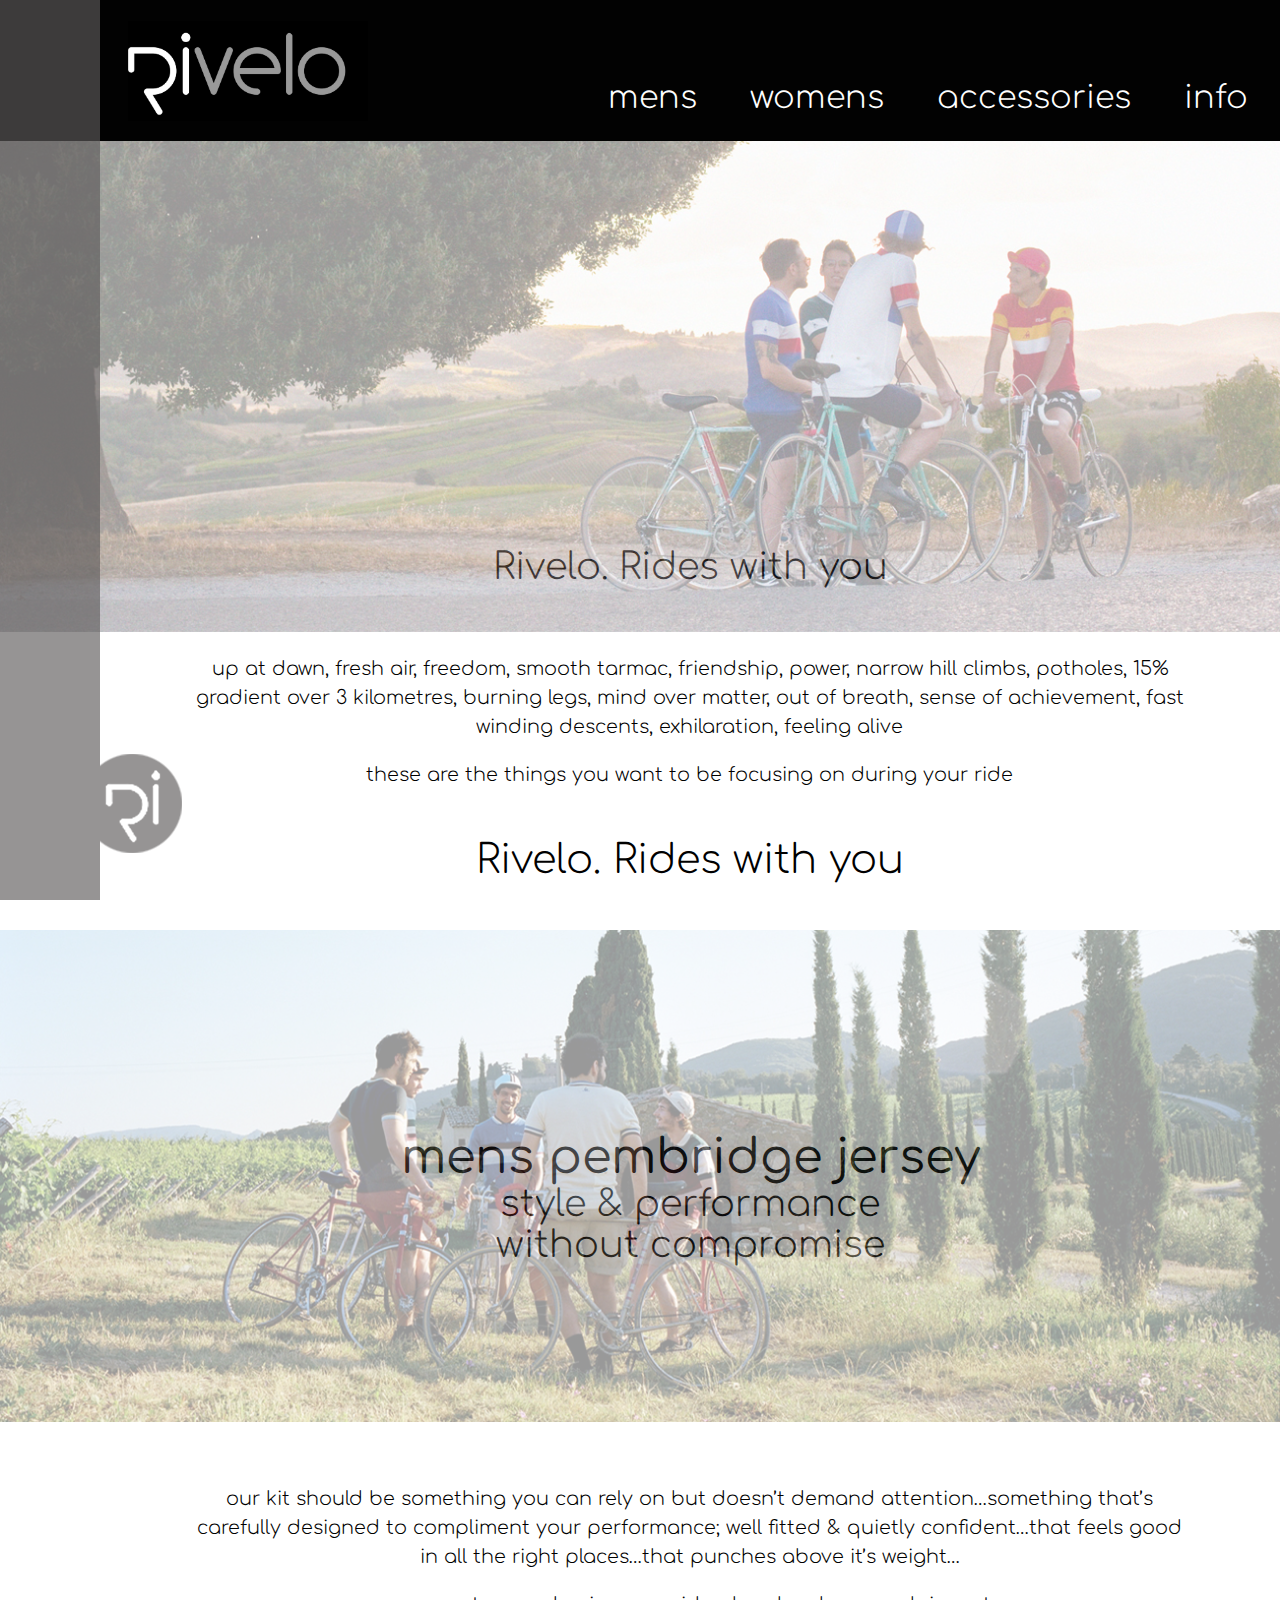
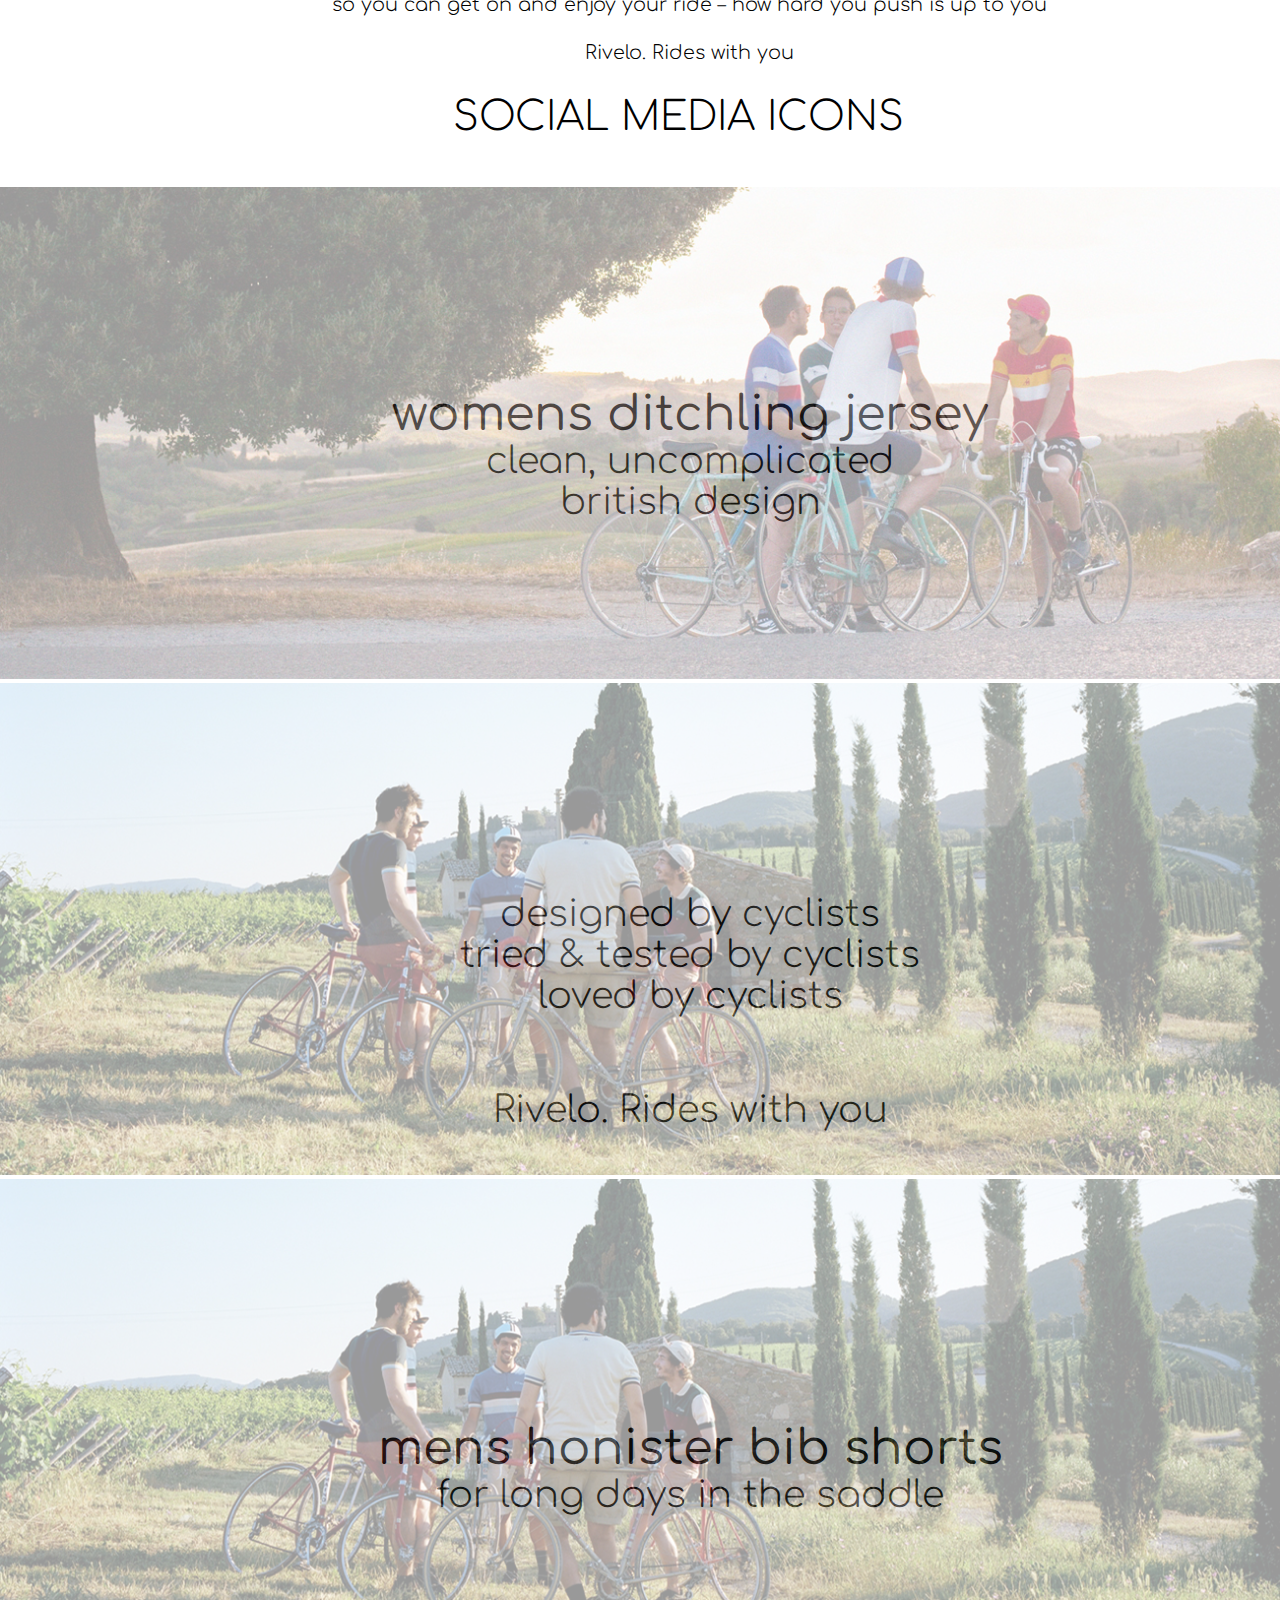
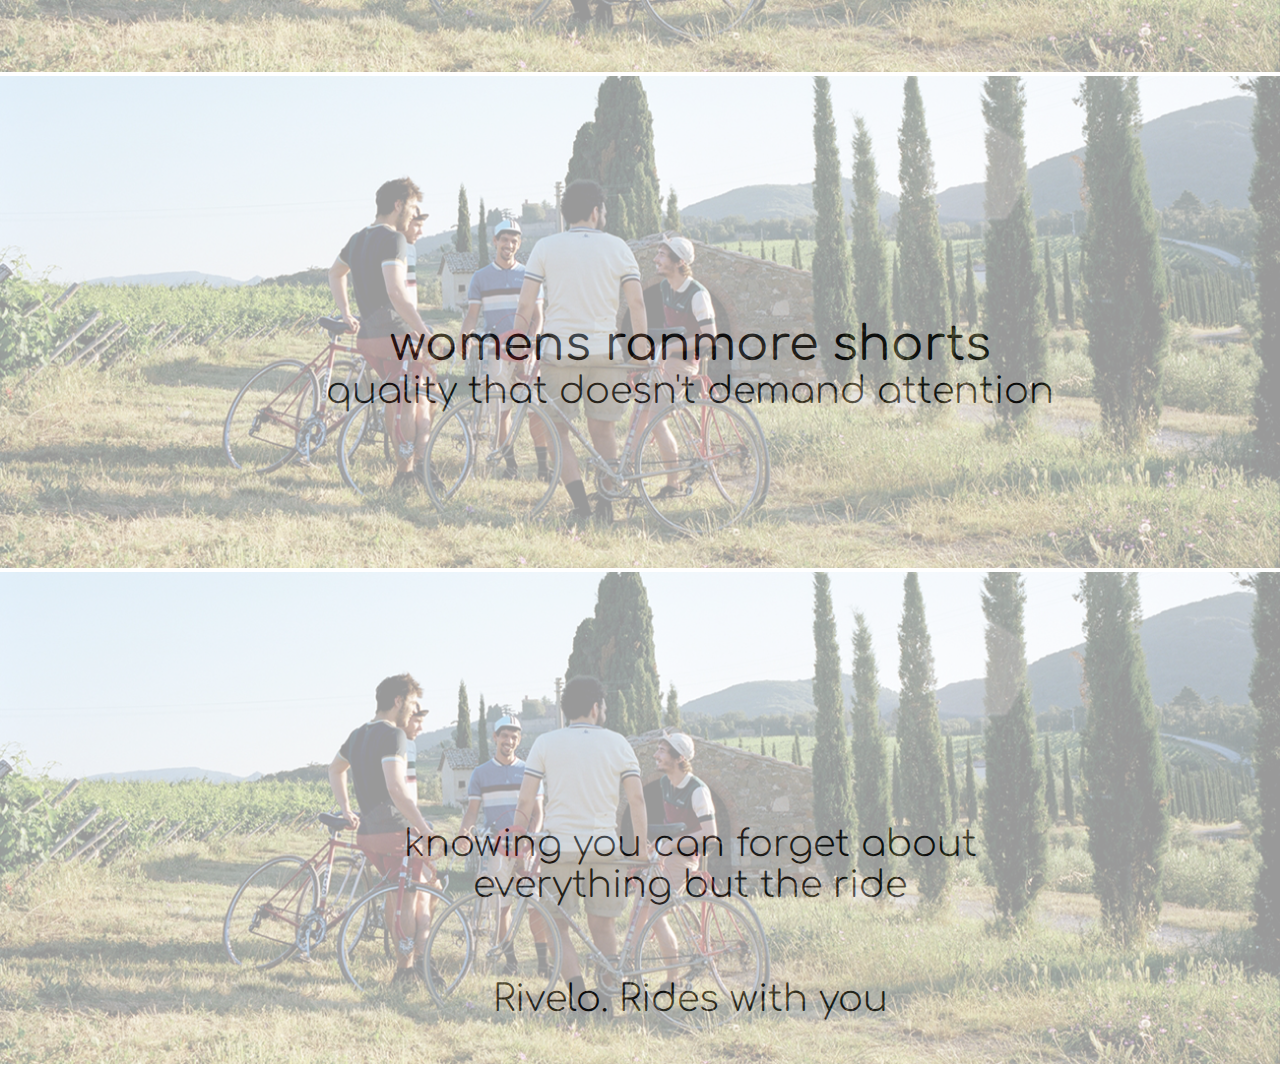
==== commit bef8779f: "boxes mens" ====
--- a/index.html
+++ b/index.html
@@ -11,7 +11,7 @@
   <link rel="stylesheet" href="css/style.css">
   <link href='http://fonts.googleapis.com/css?family=Comfortaa:400,300,700' rel='stylesheet' type='text/css'>
 </head>
-<body>
+<body class="index">
 
 
 
@@ -258,22 +258,6 @@
 <script src="http://code.jquery.com/jquery-2.1.3.min.js"></script>
 <script src="js/modernizr.js"></script>
 
-<script>
-
-  $(function() {
-      //caches a jQuery object containing the header element
-      var header = $("header");
-      $(window).scroll(function() {
-          var scroll = $(window).scrollTop();
-
-          if (scroll > 0) {
-              header.removeClass('not-sticky').addClass("sticky");
-          } else {
-              header.removeClass("sticky").addClass('not-sticky');
-          }
-      });
-  });
-
-</script>
+<script src="js/rivelo.js"></script>
 
 </body>
--- a/css/style.css
+++ b/css/style.css
@@ -144,6 +144,7 @@
   padding:0px;
   position:relative;
   width:100%;
+  overflow:auto;
 }
 
 section > a {
@@ -157,7 +158,7 @@
 }
 
 section.spacer.sub-nav-spacer {
-  margin-bottom:100px;
+  margin-bottom:130px;
 }
 
 section > a > .col,
@@ -261,10 +262,7 @@
   margin-left: 100px;
 }
 
-section.product-header,
-section.product-roll {
-  border-bottom: 2px solid;
-}
+
 
 picture {
   opacity:0.4;
@@ -319,13 +317,35 @@
   width:100%;
 }
 
-section .container p {
-  font-size: 1.5em;
+section .container p,
+section .container h2,
+section .container ul {
+  font-size: 1.2em;
   line-height: 1.5em;
   max-width: 1000px;
   margin: 1em auto;
 }
 
+.box {
+  background: red;
+  width: 100%;
+  height: 100%;
+  position: relative;
+  overflow: auto;
+  max-width: 1000px;
+  margin: 0 auto;
+}
+
+section .container ul li {
+  list-style-type: none;
+  margin-left:1.3em;
+}
+section .container ul li:before{
+  content: "–"; /* en dash here */
+  position: absolute;
+  margin-left: -1.1em;
+}
+
 section .container p.small {
   font-size: 1.2em;
 }
@@ -338,7 +358,6 @@
   z-index:8;
   width:100%;
 }
-
 
 .top-0 {
   top:-70px;
@@ -350,10 +369,17 @@
   list-style:none;
   position:relative;
   height:100%;
+  overflow:hidden;
+}
+
+
+.sub-nav-three-elements nav li {
+  width:33.33%;
 }
 
 .sub-nav nav li img {
   width:100%;
+  min-height:80px;
   opacity:0.7;
 }
 
@@ -368,7 +394,7 @@
   width: 100%;
   text-align: center;
   color: #fff;
-  font-size: 2em;
+  font-size: 1.5em;
 }
 
 .sticky .sub-nav nav a span {
@@ -455,15 +481,28 @@
 .sticky .container.sub-nav ul {
   height:50px;
 }
-.sub-nav nav li span {
-  font-size:1.5em;
-}
 header.sticky .sub-nav nav li span {
   top:inherit;
   bottom:15px;
   color:#ccc;
 }
 
+h1 {
+  font-size: 2.4em;
+}
+
+.sub-title-links {
+  margin-bottom: 2.5em;
+}
+
+.sub-title-links a {
+  color: #424242;
+  padding: 0 2em;
+  font-size: 1.4em;
+}
+
+
+
 @media screen and (min-width: 1440px) {
   .container.top-header {
     padding: 0 10% 1em 10%;
@@ -487,6 +526,15 @@
   section .container p {
     max-width: 800px;
   }
+  .sub-nav nav li img {
+    height: 100%;
+    width: auto;
+  }
+
+  .box {
+    max-width: 800px;
+  }
+
 }
 
 
@@ -538,8 +586,12 @@
   .container.sub-nav {
     padding-left:50px;
   }
-  section .container p {
+  .index section .container p {
     max-width: 600px;
+  }
+
+  .box {
+    max-width: 700px;
   }
 }
 
@@ -557,6 +609,13 @@
      display:none;
    }
 
+   .box {
+     max-width: 600px;
+   }
+
+   .sub-title-links a {
+       font-size: 1.3em;
+    }
 }
 
 @media screen and (max-width: 736px) {
@@ -590,22 +649,38 @@
     display:none;
   }
 
-  section .container p {
+  .index section .container p {
     max-width: 500px;
   }
 
+  h1 {
+    font-size: 1.6em;
+  }
+
+  .sub-title-links {
+    margin-bottom: 2.2em;
+  }
+
+  .sub-title-links a {
+    padding: 0 1.3em;
+    font-size: 1.2em;
+  }
+
+  .box {
+    max-width: 500px;
+  }
 }
 
 @media screen and (max-width: 599px) {
 
-  inner-content {
+  .inner-content {
     margin-left: 30px;
   }
   figure,
   .container.sub-nav {
     padding-left:30px;
   }
-  section .container p {
+  .index section .container p {
     max-width: 400px;
   }
 
@@ -625,8 +700,18 @@
     margin-left: 1.3em;
   }
 
-  section .container p {
+  .index section .container p {
     font-size: 1.2em;
+  }
+
+  .product section .container p {
+    font-size: 0.9em;
+    line-height:1.4em;
+  }
+
+  .product section .container li {
+    font-size: 0.7em;
+    line-height:1.4em;
   }
 
   figure {
@@ -657,10 +742,29 @@
     margin: -2em 0 0 0;
   }
 
-
-
   section .container p.big {
     font-size: 1.6em;
+  }
+
+  h1 {
+    font-size: 1.3em;
+  }
+
+  .sub-title-links {
+    margin-bottom: 2em;
+  }
+
+  .sub-title-links a {
+    padding: 0 1em;
+    font-size: 1em;
+  }
+
+  section.spacer.sub-nav-spacer {
+    margin-bottom:100px;
+  }
+
+  .box {
+    max-width: 400px;
   }
 }
 
@@ -690,27 +794,40 @@
   figure {
     padding-left:30px;
   }
-  section .container p {
+  .index section .container p {
     max-width: 280px;
     font-size: 1em;
   }
-  section .container p.small {
+  .index section .container p.small {
     font-size: 1em;
   }
+  .sub-nav nav li span {
+    font-size: 1em;
+    bottom: 2em;
+  }
+
+  .sub-title-links a {
+    padding: 0px 0.7em;
+    font-size: 0.8em;
+  }
+
+  .box {
+    max-width: 320px;
+  }
 }
 
 @media screen and (max-width: 420px) {
+
+  .box {
+    max-width: 280px;
+  }
 
   section.spacer {
     height: 83px;
   }
-
   .container.sub-nav {
     margin: 0em;
     width:100%;
-  }
-  .sub-nav nav li {
-    width: 50%;
   }
 
   .container.top-header {
@@ -740,7 +857,7 @@
     font-size: 1.2em;
   }
 
-  section .container p.big {
+  .index section .container p.big {
     font-size: 1.4em;
   }
 
@@ -748,7 +865,7 @@
     font-size: 1.0em;
   }
 
-  section .container p {
+  .index section .container p {
     max-width: 230px;
   }
 
